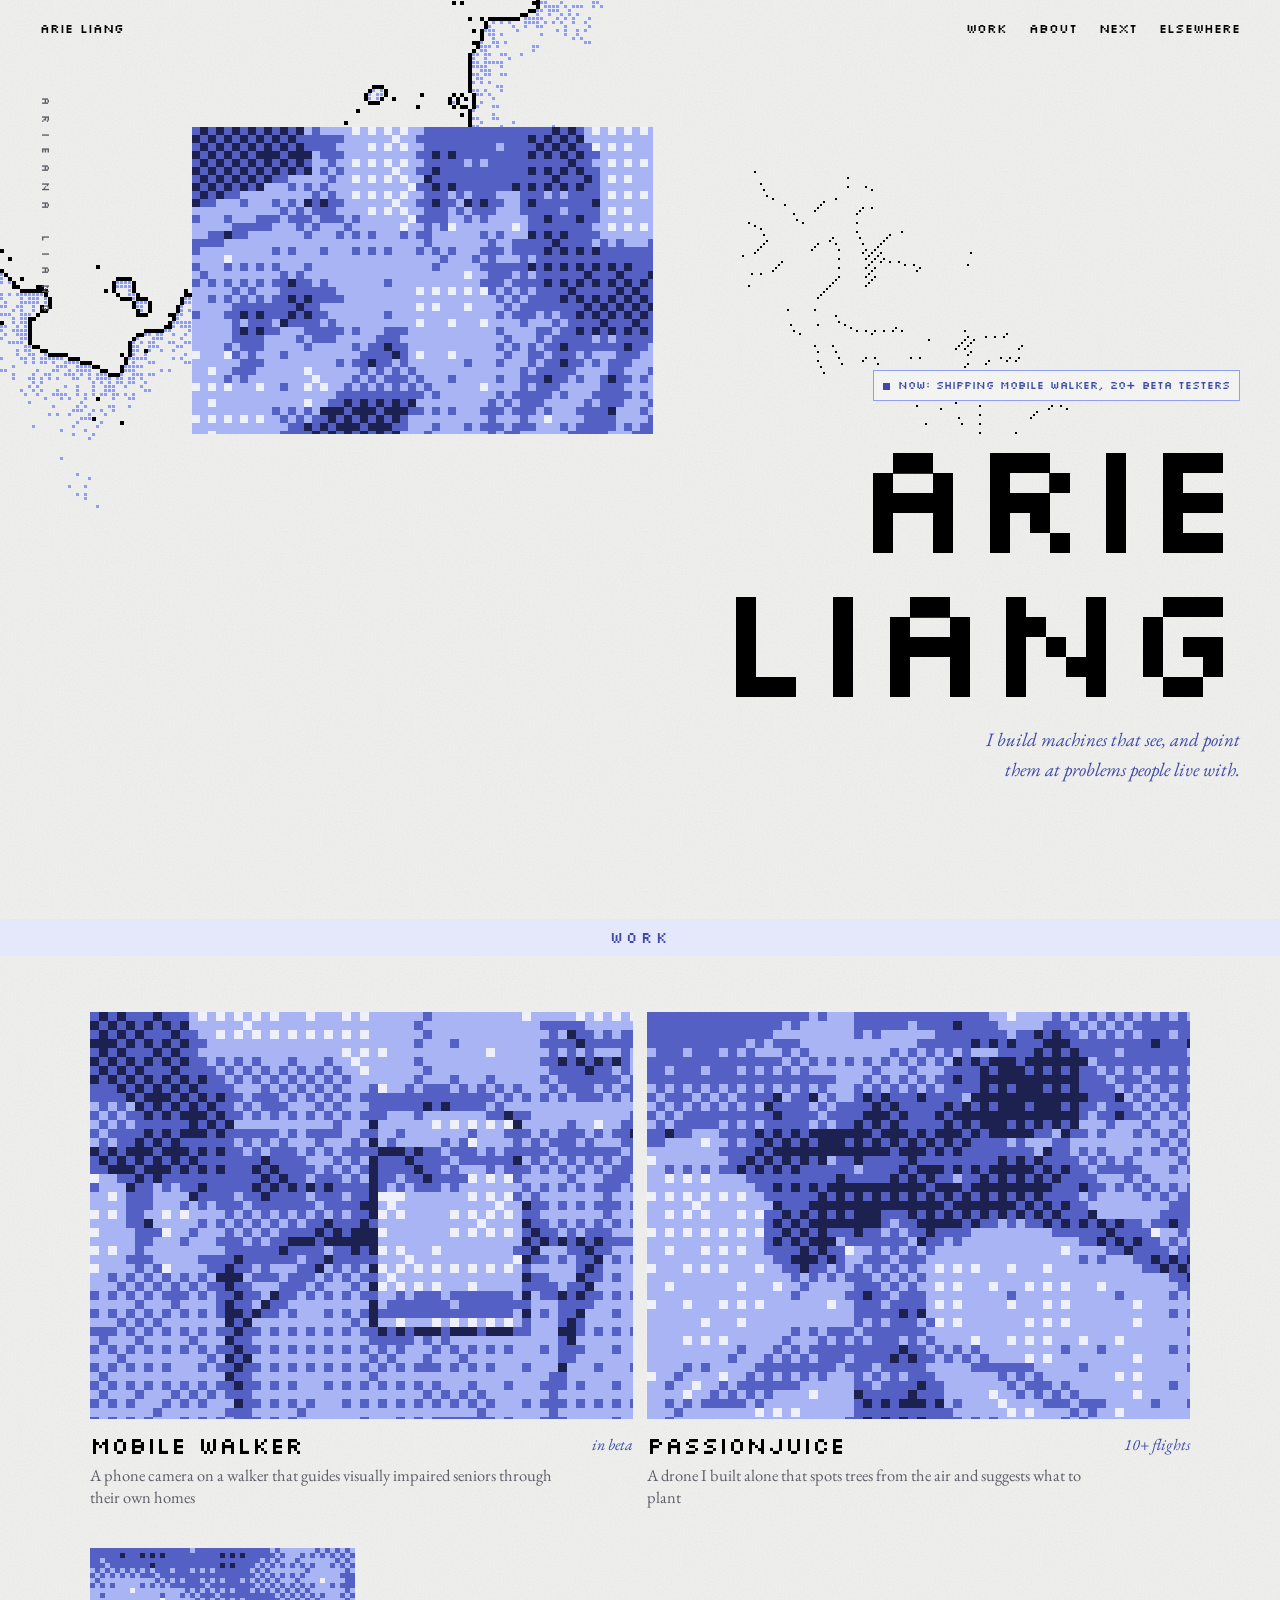
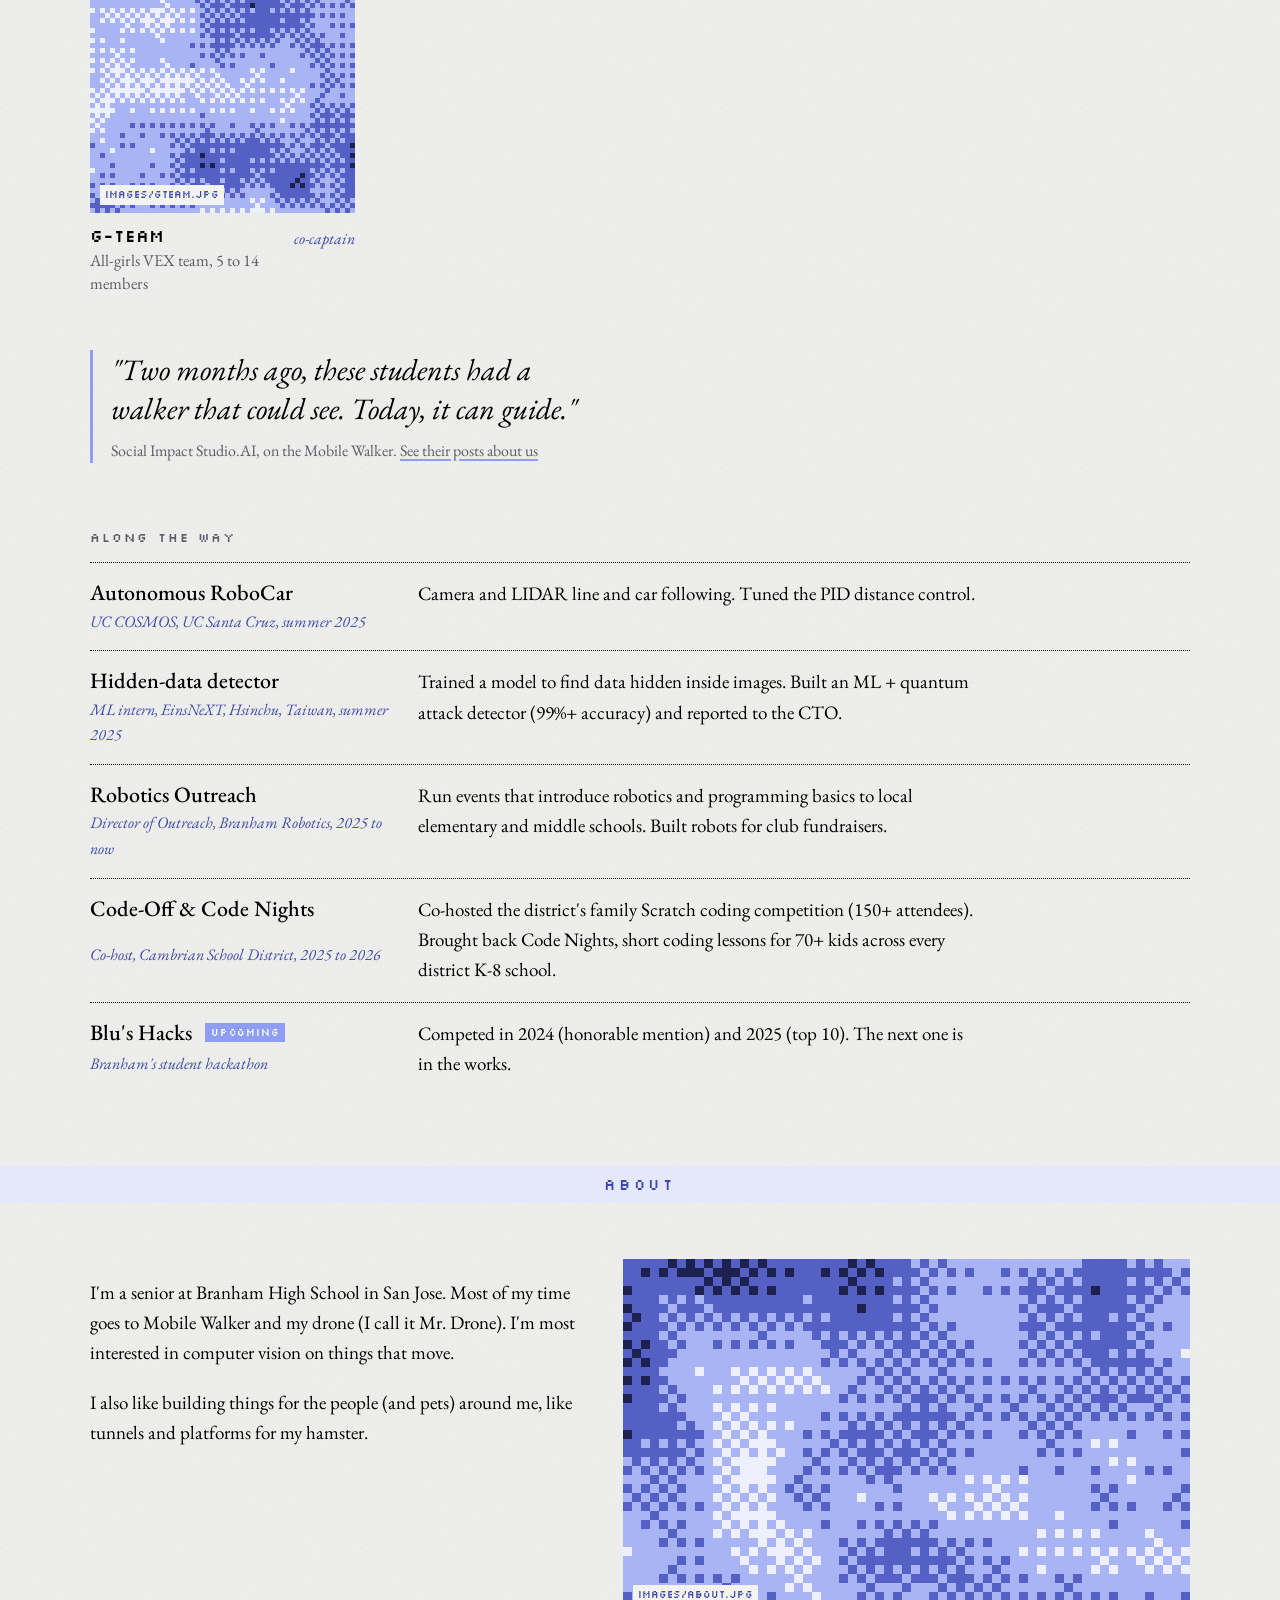
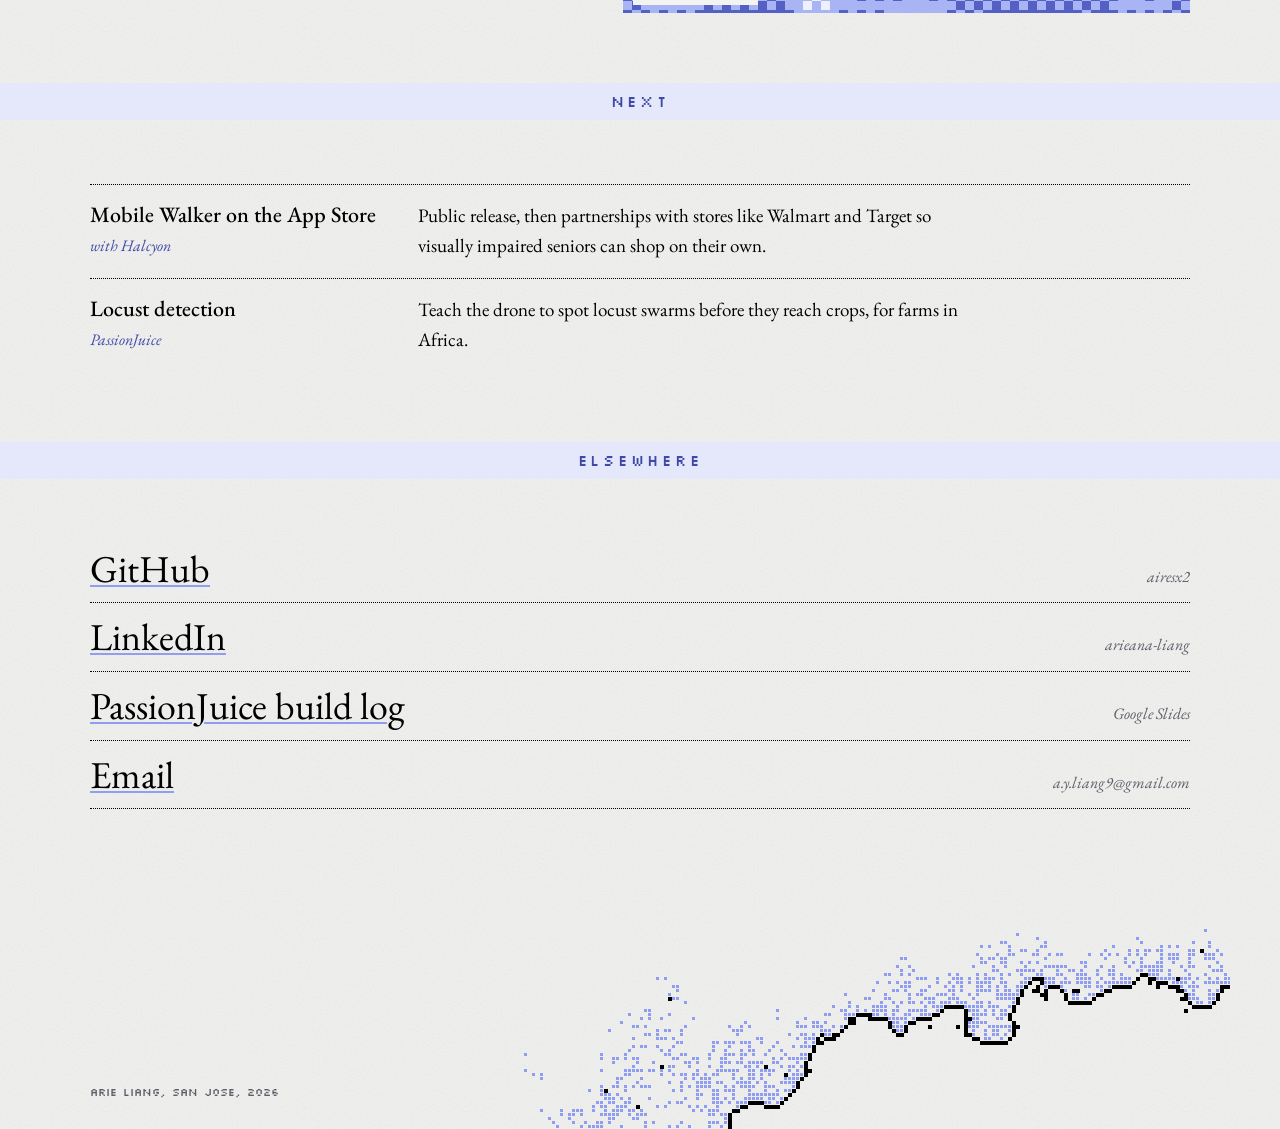
==== index.html @ b0b0c2cd "Move Outreach and Code-Off to along the way, add Blu's Hacks as upcoming" ====
<!doctype html>
<html lang="en">
<head>
<meta charset="utf-8">
<meta name="viewport" content="width=device-width, initial-scale=1">
<title>Arie Liang</title>
<meta name="description" content="Arie Liang: hardware, robotics and computer vision projects.">
<link rel="stylesheet" href="style.css">
</head>
<body>

<!--
  HOW TO EDIT
  - Every gray dashed box marked "write" is a spot for YOUR text. Delete the
    <p class="todo">...</p> and replace it with your own <p>...</p> paragraphs.
  - Photos go in the images/ folder with the exact file names used below
    (or change the src="" to match your files). Missing photos show as a
    dotted placeholder with the file name, so you can see what is left.
  - data-label on a figure is the little "detection box" tag that appears
    when someone hovers the photo. Keep it short, lowercase, with a score.
-->

<header class="top">
  <a class="mark" href="#">arie liang</a>
  <nav>
    <a href="#work">work</a>
    <a href="#about">about</a>
    <a href="#next">next</a>
    <a href="#elsewhere">elsewhere</a>
  </nav>
</header>

<main>

<section class="hero" aria-label="Intro">
  <canvas class="cloud" data-seed="7" data-anchor="tl" aria-hidden="true"></canvas>
  <canvas class="loops" data-seed="3" aria-hidden="true"></canvas>
  <p class="vertical" aria-hidden="true">Arieana Liang</p>

  <figure class="px hero-photo" data-label="arie 0.99">
    <img src="images/hero.jpg" alt="Arie with the drone">
  </figure>

  <div class="hero-type">
    <a class="now" href="walker.html"><i aria-hidden="true"></i>now: shipping Mobile Walker, 20+ beta testers</a>
    <h1>Arie<br>Liang</h1>
    <p class="sub">I build machines that see, and point them at problems people live with.</p>
  </div>
</section>

<!-- ============ WORK ============ -->
<div class="band" id="work"><span>work</span></div>

<section class="catalog wrap" aria-label="Projects">
  <a class="item big" href="walker.html">
    <figure class="px" data-label="walker 0.97"><img src="images/walker-thumb.jpg" alt="The V2 app mounted on a walker, guiding through a kitchen"></figure>
    <div class="item-text"><h3>Mobile Walker</h3><p>A phone camera on a walker that guides visually impaired seniors through their own homes</p></div>
    <span class="tag">in beta</span>
  </a>
  <a class="item big" href="passionjuice.html">
    <figure class="px" data-label="mr_drone 0.98"><img src="images/drone-thumb.jpg" alt="The finished quadcopter with GPS, radio and Raspberry Pi mounted"></figure>
    <div class="item-text"><h3>PassionJuice</h3><p>A drone I built alone that spots trees from the air and suggests what to plant</p></div>
    <span class="tag">10+ flights</span>
  </a>
  <a class="item" href="gteam.html">
    <figure class="px" data-label="g_team 0.92"><img src="images/gteam.jpg" alt=""></figure>
    <div class="item-text"><h3>G-Team</h3><p>All-girls VEX team, 5 to 14 members</p></div>
    <span class="tag">co-captain</span>
  </a>
</section>

<section class="wrap">
<figure class="press">
    <blockquote>"Two months ago, these students had a walker that could see. Today, it can guide."</blockquote>
    <figcaption>Social Impact Studio.AI, on the Mobile Walker. <a href="https://www.linkedin.com/company/social-impact-studio-ai/posts/">See their posts about us</a></figcaption>
  </figure>
</section>

<section class="ledger wrap" aria-label="Along the way">
  <h3 class="ledger-h">along the way</h3>
  <div class="entry">
    <p class="e-title">Autonomous RoboCar</p>
    <p class="e-meta">UC COSMOS, UC Santa Cruz, summer 2025</p>
    <p class="e-desc">Camera and LIDAR line and car following. Tuned the PID distance control.</p>
  </div>
  <div class="entry">
    <p class="e-title">Hidden-data detector</p>
    <p class="e-meta">ML intern, EinsNeXT, Hsinchu, Taiwan, summer 2025</p>
    <p class="e-desc">Trained a model to find data hidden inside images. Built an ML + quantum attack detector (99%+ accuracy) and reported to the CTO.</p>
  </div>
  <div class="entry">
    <p class="e-title">Robotics Outreach</p>
    <p class="e-meta">Director of Outreach, Branham Robotics, 2025 to now</p>
    <p class="e-desc">Run events that introduce robotics and programming basics to local elementary and middle schools. Built robots for club fundraisers.</p>
  </div>
  <div class="entry">
    <p class="e-title">Code-Off &amp; Code Nights</p>
    <p class="e-meta">Co-host, Cambrian School District, 2025 to 2026</p>
    <p class="e-desc">Co-hosted the district's family Scratch coding competition (150+ attendees). Brought back Code Nights, short coding lessons for 70+ kids across every district K-8 school.</p>
  </div>
  <div class="entry">
    <p class="e-title">Blu's Hacks <span class="e-soon">upcoming</span></p>
    <p class="e-meta">Branham's student hackathon</p>
    <p class="e-desc">Competed in 2024 (honorable mention) and 2025 (top 10). The next one is in the works.</p>
  </div>
</section>

<!-- ============ ABOUT ============ -->
<div class="band" id="about"><span>about</span></div>

<section class="about wrap">
  <div class="about-text">
    <p>I'm a senior at Branham High School in San Jose. Most of my time goes to Mobile Walker and my drone (I call it Mr. Drone). I'm most interested in computer vision on things that move.</p>
    <p>I also like building things for the people (and pets) around me, like tunnels and platforms for my hamster.</p>
  </div>
  <figure class="px about-photo" data-label="workbench 0.91">
    <img src="images/about.jpg" alt="My workbench">
  </figure>
</section>

<!-- ============ NEXT ============ -->
<div class="band" id="next"><span>next</span></div>

<section class="ledger wrap" aria-label="What's next">
  <div class="entry">
    <p class="e-title">Mobile Walker on the App Store</p>
    <p class="e-meta">with Halcyon</p>
    <p class="e-desc">Public release, then partnerships with stores like Walmart and Target so visually impaired seniors can shop on their own.</p>
  </div>
  <div class="entry">
    <p class="e-title">Locust detection</p>
    <p class="e-meta">PassionJuice</p>
    <p class="e-desc">Teach the drone to spot locust swarms before they reach crops, for farms in Africa.</p>
  </div>
</section>

<!-- ============ LINKS ============ -->
<div class="band" id="elsewhere"><span>elsewhere</span></div>

<section class="links wrap">
  <ul>
    <li><a href="https://github.com/airesx2">GitHub</a><span>airesx2</span></li>
    <li><a href="https://www.linkedin.com/in/arieana-liang-393722358/">LinkedIn</a><span>arieana-liang</span></li>
    <li><a href="https://docs.google.com/presentation/d/1nEofchMasy27EcYtwU0i3Pb7w4pghgpwYOgNFogjeMs/edit">PassionJuice build log</a><span>Google Slides</span></li>
    <li><a href="mailto:a.y.liang9@gmail.com">Email</a><span>a.y.liang9@gmail.com</span></li>
  </ul>
</section>

</main>

<footer class="wrap foot">
  <canvas class="cloud small" data-seed="11" data-anchor="br" aria-hidden="true"></canvas>
  <p>Arie Liang, San Jose, 2026</p>
</footer>

<script src="main.js"></script>
</body>
</html>
---- style.css ----
@font-face { font-family: "Silkscreen"; src: url(silkscreen-latin-400-normal.woff2) format("woff2"); font-weight: 400; font-display: swap; }
@font-face { font-family: "EB Garamond"; src: url(eb-garamond-latin-400-normal.woff2) format("woff2"); font-weight: 400; font-display: swap; }
@font-face { font-family: "EB Garamond"; src: url(eb-garamond-latin-400-italic.woff2) format("woff2"); font-weight: 400; font-style: italic; font-display: swap; }
@font-face { font-family: "EB Garamond"; src: url(eb-garamond-latin-500-normal.woff2) format("woff2"); font-weight: 500; font-display: swap; }

:root {
  --paper: #f3f3f1;
  --ink: #000;
  --peri: #8f9ef2;      /* decoration only */
  --peri-pale: #e5e8fa;
  --peri-deep: #3f4aa8; /* text-safe accent */
  --grey: #5d5e68;
  --gut: 16px;
  --pixel: "Silkscreen", monospace;
  --serif: "EB Garamond", Georgia, serif;
}
@media (min-width: 760px) { :root { --gut: 40px; } }

* { box-sizing: border-box; }
html { scroll-behavior: smooth; }
@media (prefers-reduced-motion: reduce) { html { scroll-behavior: auto; } }

body {
  margin: 0;
  background-color: var(--paper);
  /* faint paper grain */
  background-image: url("data:image/svg+xml,%3Csvg xmlns='http://www.w3.org/2000/svg' width='180' height='180'%3E%3Cfilter id='n'%3E%3CfeTurbulence type='fractalNoise' baseFrequency='.9' numOctaves='2' stitchTiles='stitch'/%3E%3CfeColorMatrix values='0 0 0 0 0 0 0 0 0 0 0 0 0 0 0 0 0 0 .05 0'/%3E%3C/filter%3E%3Crect width='100%25' height='100%25' filter='url(%23n)'/%3E%3C/svg%3E");
  color: var(--ink);
  font-family: var(--serif);
  font-size: 19px;
  line-height: 1.6;
  overflow-x: hidden;
}

a { color: inherit; text-decoration-color: var(--peri); text-decoration-thickness: 2px; text-underline-offset: 3px; }
a:hover { color: var(--peri-deep); }
:focus-visible { outline: 2px solid var(--peri-deep); outline-offset: 3px; }

.wrap { max-width: 1180px; margin: 0 auto; padding: 0 var(--gut); }

/* ---------- top bar ---------- */
.top {
  position: relative; z-index: 5;
  display: flex; justify-content: space-between; align-items: baseline;
  padding: 18px var(--gut);
  font-family: var(--pixel); font-size: 13px;
}
.top .mark { text-decoration: none; }
.top nav { display: flex; gap: 22px; }
.top nav a { text-decoration: none; }
.top nav a:hover { text-decoration: underline; text-decoration-color: var(--peri); }

/* ---------- hero ---------- */
.hero {
  position: relative;
  min-height: min(88vh, 820px);
  padding: 0 var(--gut);
  display: grid;
  align-items: end;
}
.cloud, .loops { position: absolute; pointer-events: none; image-rendering: pixelated; }
.hero .cloud { left: 0; top: -60px; width: 62%; height: 78%; }
.hero .loops { right: 0; top: 0; width: 42%; height: 48%; }

.vertical {
  position: absolute; left: calc(var(--gut) - 4px); top: 40px; margin: 0;
  writing-mode: vertical-rl;
  font-family: var(--pixel); font-size: 11px; letter-spacing: .9em;
  color: var(--grey);
}

.hero-photo {
  position: absolute !important;
  left: 15%; top: 70px;
  width: clamp(240px, 36vw, 470px);
  aspect-ratio: 3 / 2;
  z-index: 2;
}

.hero-type { position: relative; z-index: 3; justify-self: end; text-align: right; padding-bottom: 7vh; }
h1 {
  font-family: var(--pixel); font-weight: 400;
  font-size: clamp(64px, 12.5vw, 172px);
  line-height: .9; letter-spacing: -.02em;
  margin: 0;
}
.sub { max-width: 34ch; margin: 18px 0 0 auto; color: var(--peri-deep); font-size: 17px; font-variant: small-caps; letter-spacing: .04em; }

@media (max-width: 759px) {
  .hero { min-height: 640px; }
  .hero .cloud { width: 100%; height: 60%; }
  .hero .loops { display: none; }
  .hero-photo { left: 8%; top: 50px; width: 84%; }
  .vertical { display: none; }
}

/* ---------- section bands ---------- */
.band {
  background: var(--peri-pale);
  text-align: center;
  padding: 7px 0 6px;
  margin: 70px 0 56px;
  font-family: var(--pixel); font-size: 15px; letter-spacing: .25em;
  color: var(--peri-deep);
  scroll-margin-top: 10px;
}

/* ---------- about ---------- */
.about { display: grid; gap: 40px; align-items: start; }
.about-text { max-width: 60ch; }
.about-photo { aspect-ratio: 16 / 10; }
@media (min-width: 900px) {
  .about { grid-template-columns: 1fr 1.15fr; }
  .about-photo { margin-top: -10px; }
}

/* ---------- pixel figures ---------- */
.px { position: relative; margin: 0; background: var(--peri-pale); overflow: visible; }
.px img { display: block; width: 100%; height: 100%; object-fit: cover; }
.px canvas.dither {
  position: absolute; inset: 0; width: 100%; height: 100%;
  image-rendering: pixelated; cursor: crosshair;
}
.px .box {
  position: absolute; inset: 9% 10%;
  border: 1.5px solid var(--peri);
  opacity: 0; pointer-events: none;
}
.px .box span {
  position: absolute; left: -1.5px; top: -19px;
  background: var(--peri); color: #fff;
  font-family: var(--pixel); font-size: 10px; line-height: 1; padding: 4px 5px 3px;
  white-space: nowrap;
}
.px.clear .box { opacity: 1; }
.px.missing { display: grid; place-items: center; }
.px.missing img { display: none; }
.px.missing::after {
  content: attr(data-file);
  position: absolute; bottom: 8px; left: 10px;
  font-family: var(--pixel); font-size: 10px; color: var(--peri-deep);
  background: var(--paper); padding: 2px 5px;
}

.px.locked { cursor: pointer; }
.px.locked canvas.dither { cursor: pointer; }
.px.locked::after {
  content: "locked \00b7  click to view";
  position: absolute; bottom: 8px; left: 10px;
  font-family: var(--pixel); font-size: 10px; color: var(--peri-deep);
  background: var(--paper); padding: 2px 5px; pointer-events: none;
}

/* ---------- projects ---------- */
.project { margin-bottom: 120px; }
.p-head { display: flex; flex-wrap: wrap; align-items: baseline; justify-content: space-between; gap: 6px 24px; border-bottom: 1px dotted var(--ink); padding-bottom: 10px; }
h2 { font-family: var(--pixel); font-weight: 400; font-size: clamp(34px, 5.5vw, 60px); line-height: 1; margin: 0; letter-spacing: -.01em; }
.when { margin: 0; color: var(--grey); font-style: italic; }

.meta { display: grid; gap: 14px 36px; margin: 22px 0 36px; font-size: 16.5px; line-height: 1.45; }
.meta div { min-width: 0; }
.meta dt { color: var(--peri-deep); font-style: italic; }
.meta dd { margin: 0; }
@media (min-width: 760px) { .meta { grid-template-columns: repeat(4, 1fr); } }

.gallery { display: grid; gap: 14px; margin-bottom: 44px; }
.gallery .px { aspect-ratio: 4 / 3; }
@media (min-width: 760px) {
  .gallery { grid-template-columns: 1.7fr 1fr; grid-template-rows: 1fr 1fr; }
  .gallery .big { grid-row: span 2; aspect-ratio: auto; min-height: 460px; }
  .gallery .px:not(.big) { aspect-ratio: auto; }
  .flip .gallery { grid-template-columns: 1fr 1.7fr; }
  .flip .gallery .big { grid-column: 2; grid-row: 1 / span 2; }
}

.notes { display: grid; gap: 28px 56px; }
@media (min-width: 900px) { .notes { grid-template-columns: 1fr 1fr; } }
.notes h3 { font-weight: 400; font-style: italic; font-size: 22px; margin: 0 0 6px; }
.notes p { margin: 0 0 12px; max-width: 62ch; }

/* ---------- also ---------- */
.also { margin-bottom: 40px; }
.also-h { margin-bottom: 28px; }
.row { display: grid; gap: 14px 28px; padding: 26px 0; border-top: 1px dotted var(--ink); }
.row .px { aspect-ratio: 3 / 2; }
.row h3 { font-weight: 500; font-size: 24px; margin: 0; line-height: 1.2; }
.row-meta { margin: 4px 0 10px; color: var(--grey); font-style: italic; }
.row p { max-width: 62ch; }
@media (min-width: 760px) { .row { grid-template-columns: 260px 1fr; } }

/* ---------- links ---------- */
.links ul { list-style: none; margin: 0; padding: 0; }
.links li { display: flex; justify-content: space-between; align-items: baseline; gap: 16px; padding: 12px 0; border-bottom: 1px dotted var(--ink); }
.links li a { font-size: clamp(26px, 4vw, 38px); line-height: 1.15; }
.links li span { color: var(--grey); font-style: italic; font-size: 16px; }

/* ---------- footer ---------- */
.foot { position: relative; min-height: 260px; display: flex; align-items: flex-end; padding-bottom: 28px; margin-top: 60px; }
.foot p { margin: 0; font-family: var(--pixel); font-size: 11px; color: var(--grey); position: relative; }
.foot .cloud { right: 0; bottom: 0; width: 70%; height: 100%; }

/* ---------- writing placeholders: delete these as you fill them in ---------- */
.todo {
  border: 1.5px dashed #b9b9c2; color: #8a8a94;
  padding: 10px 14px; font-style: italic; font-size: 16px;
}

/* ---------- catalog (home) ---------- */
.catalog { display: grid; gap: 40px 14px; grid-template-columns: 1fr 1fr; }
.catalog .big { grid-column: 1 / -1; }
@media (min-width: 980px) {
  .catalog { grid-template-columns: repeat(4, 1fr); }
  .catalog .big { grid-column: span 2; }
}
.item { position: relative; text-decoration: none; color: inherit; }
.item .px { aspect-ratio: 1 / 1; }
.item.big .px { aspect-ratio: 4 / 3; }
.item-text { display: flex; flex-direction: column; padding-top: 12px; padding-right: 96px; }
.item h3 { font-family: var(--pixel); font-weight: 400; font-size: 17px; line-height: 1.2; margin: 0; }
.item.big h3 { font-size: 24px; }
.item p { margin: 4px 0 0; color: var(--grey); font-size: 16.5px; line-height: 1.35; }
.item { display: grid; grid-template-columns: 1fr auto; column-gap: 12px; align-content: start; }
@media (max-width: 639px) { .item:not(.big) { grid-template-columns: 1fr; } .item:not(.big) .tag { padding-top: 2px; } .item h3 { font-size: 14px; } }
.item .px { grid-column: 1 / -1; }
.item-text { padding-right: 0; }
.item .tag { padding-top: 13px; font-style: italic; color: var(--peri-deep); font-size: 16px; white-space: nowrap; }
.item:hover { color: var(--ink); }
.item:hover h3 { text-decoration: underline; text-decoration-color: var(--peri); text-decoration-thickness: 2px; text-underline-offset: 4px; }
.item:focus-visible { outline-offset: 6px; }

/* ---------- project pages ---------- */
.page .top { margin-bottom: 0; }
.page-cloud { left: 0; top: 0; width: 50vw; height: 190px; z-index: -1; }
.page main { padding-top: 150px; }
.p-title { font-size: clamp(44px, 8vw, 104px); }
.page .project { margin-bottom: 70px; }
.next { margin-bottom: 20px; font-family: var(--pixel); font-size: 14px; text-align: right; }

/* ---------- now badge ---------- */
.now {
  display: inline-flex; align-items: center; gap: 8px; margin-bottom: 18px;
  font-family: var(--pixel); font-size: 11px; color: var(--peri-deep);
  border: 1.5px solid var(--peri); padding: 6px 9px 5px; text-decoration: none; background: var(--paper);
}
.now i { width: 7px; height: 7px; background: var(--peri-deep); animation: blink 1.4s steps(1) infinite; }
@keyframes blink { 50% { opacity: 0; } }
@media (prefers-reduced-motion: reduce) { .now i { animation: none; } }
.hero .sub { font-variant: normal; font-style: italic; font-size: 19px; letter-spacing: 0; max-width: 30ch; }

/* ---------- ledger (text rows) ---------- */
.ledger { margin-top: 64px; }
.ledger-h { font-family: var(--pixel); font-weight: 400; font-size: 13px; letter-spacing: .15em; color: var(--grey); margin: 0 0 14px; grid-column: 1 / -1; }
.entry { display: grid; gap: 2px 28px; padding: 16px 0; border-top: 1px dotted var(--ink); }
.entry p { margin: 0; }
.e-title { font-weight: 500; font-size: 22px; line-height: 1.25; }
.e-meta { color: var(--peri-deep); font-style: italic; font-size: 16px; }
.e-desc { color: var(--ink); max-width: 62ch; }
@media (min-width: 760px) {
  .entry { grid-template-columns: 300px 1fr; }
  .e-meta { grid-column: 1; grid-row: 2; }
  .e-desc { grid-column: 2; grid-row: 1 / span 2; }
}
.people { margin-top: 64px; }

/* ---------- press quote ---------- */
.press { margin: 56px 0 8px; padding-left: 18px; border-left: 3px solid var(--peri); }
.press blockquote { margin: 0; font-size: clamp(22px, 2.6vw, 30px); line-height: 1.3; font-style: italic; max-width: 34ch; }
.press figcaption { margin-top: 10px; font-size: 16px; color: var(--grey); }
.project .press { margin: 0 0 44px; }

/* ---------- extra photo pair ---------- */
.pair { display: grid; gap: 14px; margin: -30px 0 44px; }
.pair .px { aspect-ratio: 4 / 3; }
@media (min-width: 760px) { .pair { grid-template-columns: 1fr 1fr; } }

/* ---------- project galleries: real photo shapes, no cropping ---------- */
.project .gallery { display: block; columns: var(--cols, 2); column-gap: 14px; margin-bottom: 44px; }
.project .gallery .px { break-inside: avoid; margin: 0 0 14px; width: 100%; aspect-ratio: 4 / 3; min-height: 0 !important; }
.project .gallery .px img { object-fit: contain; background: var(--paper); }
.project .gallery .px .box { opacity: 0; transition: opacity .15s; }
.project .gallery .px:hover .box { opacity: 1; }
@media (max-width: 640px) { .project .gallery { columns: 1; } }

/* walker page: talk photo on top, V1 / V2 split below with level bottoms */
.proto-label { font-size: 16px; line-height: 1.35; margin: 18px 0 8px; break-inside: avoid; }
.proto-label .v { display: inline-block; font-family: var(--pixel); font-size: 11px; background: var(--peri); color: #fff; padding: 4px 6px 3px; margin-right: 6px; vertical-align: 2px; }
.proto-label em { display: block; color: var(--peri-deep); font-size: 15px; }
.project .walker-gallery > [data-slot=demo] { aspect-ratio: 1600 / 606 !important; }
@media (min-width: 641px) {
  .project .walker-gallery { display: grid; columns: auto; gap: 14px; grid-template-columns: 0.75fr 0.85fr 0.66fr; grid-template-rows: auto auto auto auto; }
  .project .walker-gallery > .px { margin: 0; min-width: 0; }
  .project .walker-gallery > .px img { object-fit: cover; }
  .project .walker-gallery > [data-slot=demo] { grid-area: 1 / 1 / 2 / 4; margin-bottom: 22px; }
  .project .walker-gallery > .l1 { grid-area: 2 / 1 / 3 / 2; margin: 0; align-self: end; }
  .project .walker-gallery > .l2 { grid-area: 2 / 2 / 3 / 4; margin: 0 0 0 18px; align-self: end; padding-left: 12px; border-left: 2px solid var(--peri); }
  .project .walker-gallery > [data-slot=v1] { grid-area: 3 / 1 / 5 / 2; aspect-ratio: auto !important; }
  .project .walker-gallery > [data-slot=map] { grid-area: 3 / 2 / 5 / 3; aspect-ratio: auto !important; margin-left: 18px; }
  .project .walker-gallery > [data-slot=voice] { grid-area: 3 / 3 / 4 / 4; }
  .project .walker-gallery > [data-slot=person] { grid-area: 4 / 3 / 5 / 4; }
}

/* passionjuice page: three even rows, Build / Fly / See */
.stage-label { font-size: 16px; line-height: 1.35; margin: 18px 0 8px; break-inside: avoid; }
.stage-label .v { display: inline-block; font-family: var(--pixel); font-size: 11px; background: var(--peri); color: #fff; padding: 4px 6px 3px; margin-right: 6px; vertical-align: 2px; }
.stage-label em { color: var(--peri-deep); font-size: 15px; margin-left: 4px; }
.project .pj-gallery { display: grid; columns: auto; gap: 14px; grid-template-columns: repeat(2, minmax(0, 1fr)); grid-template-rows: none; grid-auto-rows: auto; }
.project .pj-gallery > .stage-label { grid-column: 1 / -1; margin: 22px 0 0; }
.project .pj-gallery > .stage-label:first-child { margin-top: 0; }
.project .pj-gallery > .px { margin: 0; min-width: 0; aspect-ratio: 3 / 4 !important; }
.project .pj-gallery > .px.wide { grid-column: 1 / -1; aspect-ratio: 3 / 2 !important; }
.project .pj-gallery > .px img { object-fit: cover; }
.project .pj-gallery img[src*="drone-3"] { object-position: center top; }
@media (min-width: 641px) {
  .project .pj-gallery { grid-template-columns: repeat(4, minmax(0, 1fr)); grid-template-rows: none; }
  .project .pj-gallery > .px.wide { grid-column: span 2; aspect-ratio: auto !important; }
  .project .pj-gallery > .px.wide img { position: absolute; inset: 0; }
}
.e-soon { display: inline-block; font-family: var(--pixel); font-size: 10px; font-weight: 400; letter-spacing: .08em; background: var(--peri); color: #fff; padding: 4px 6px 3px; margin-left: 8px; vertical-align: 4px; }
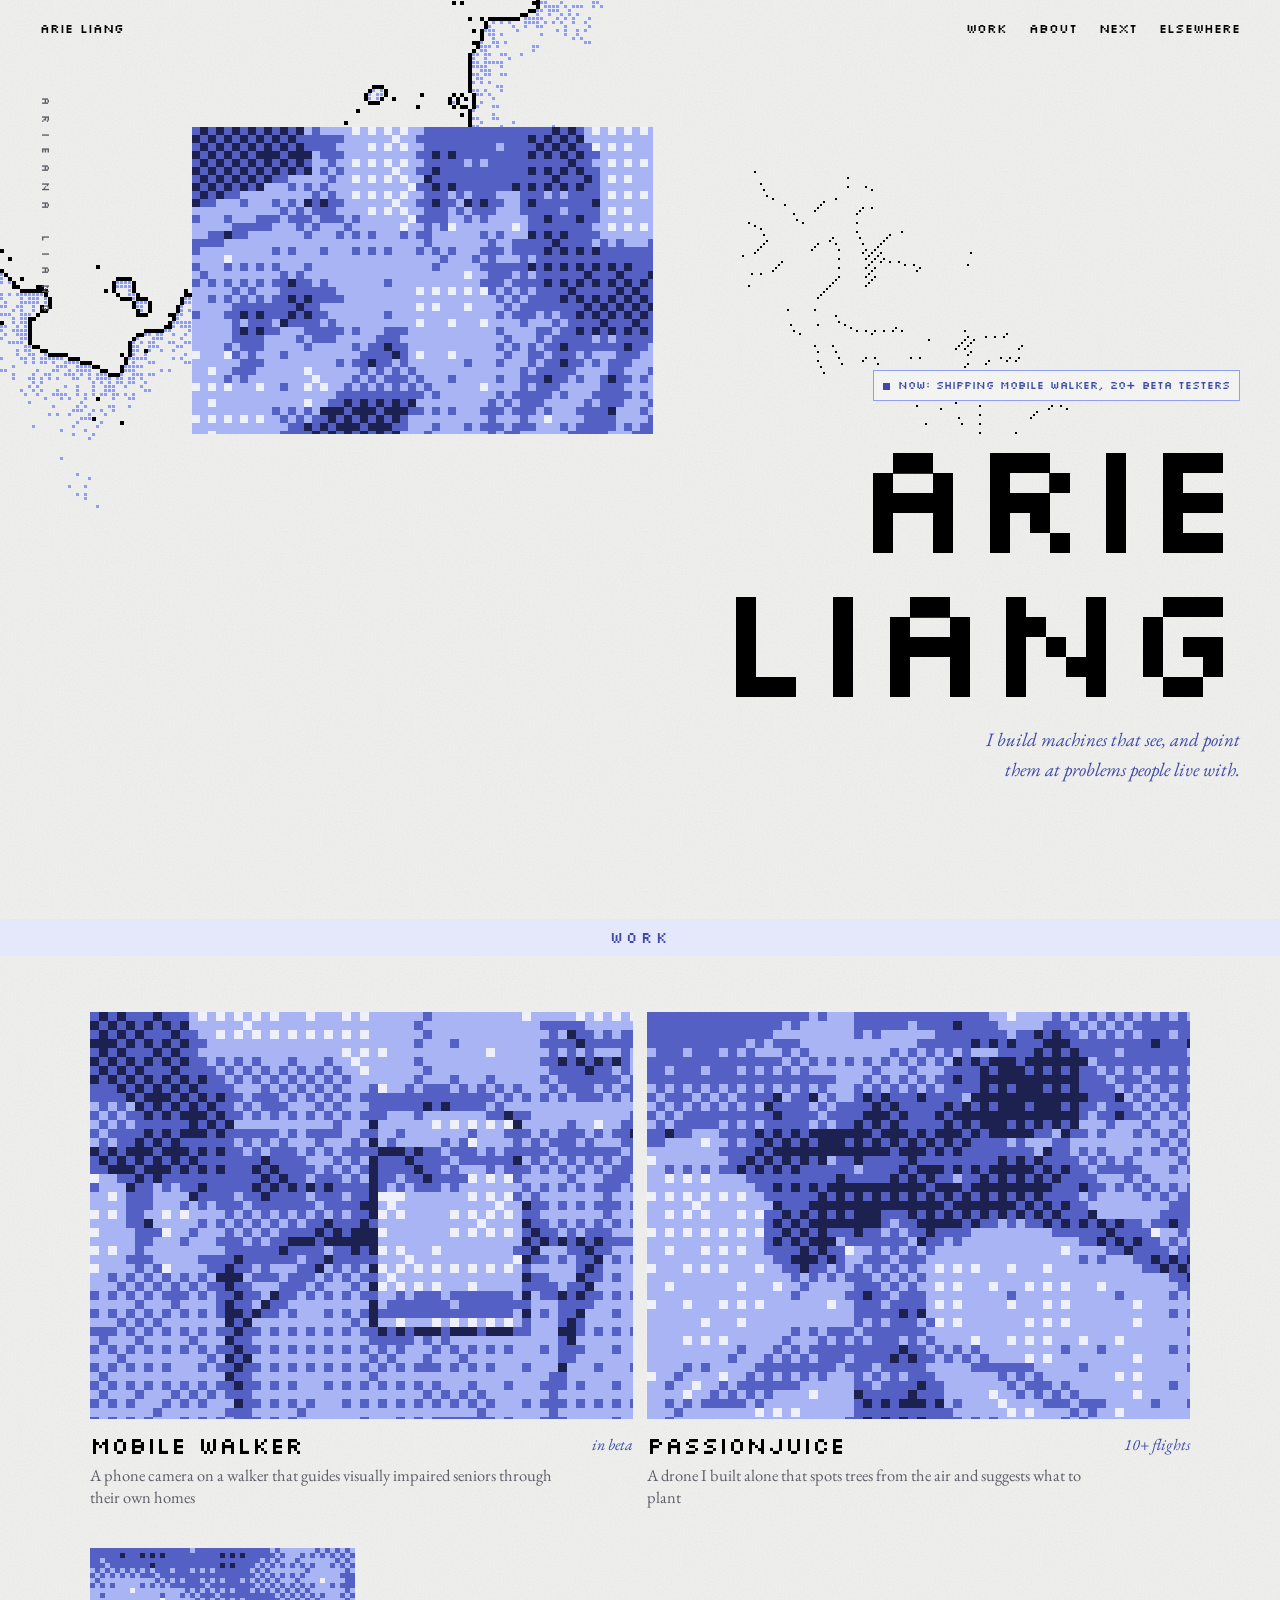
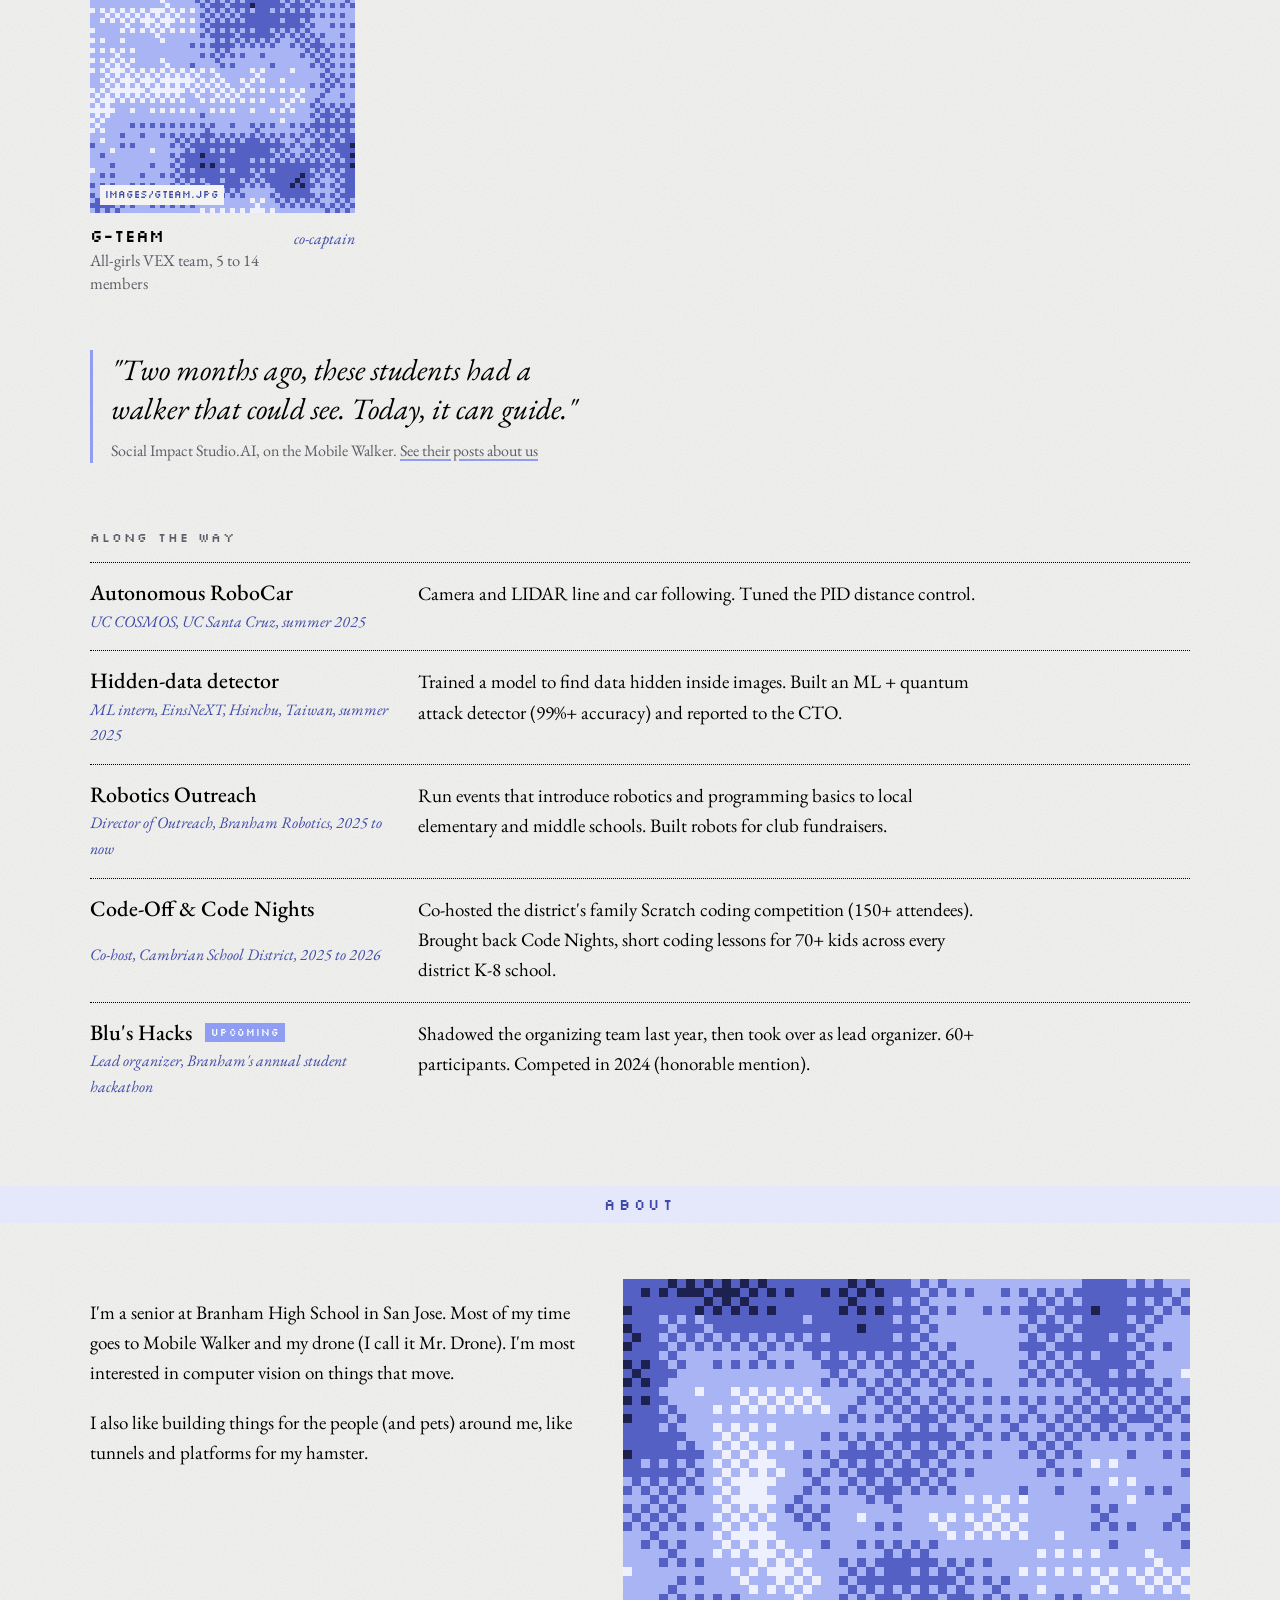
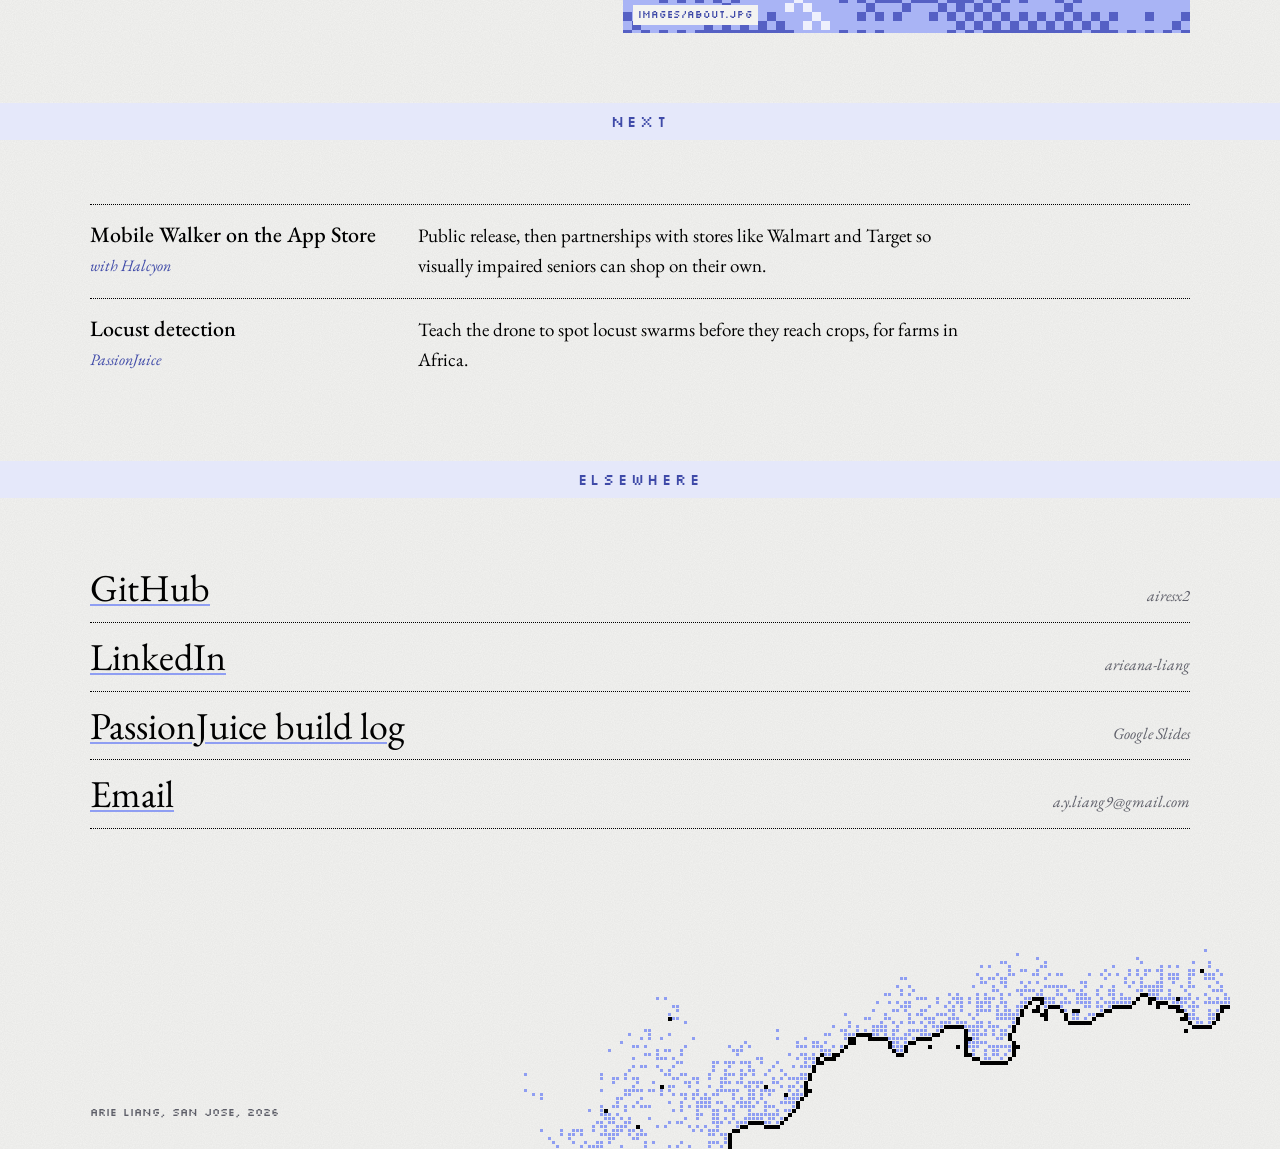
==== commit 3abeeb8f: "Blu's Hacks: lead organizer, 60+ participants" ====
--- a/index.html
+++ b/index.html
@@ -100,8 +100,8 @@
   </div>
   <div class="entry">
     <p class="e-title">Blu's Hacks <span class="e-soon">upcoming</span></p>
-    <p class="e-meta">Branham's student hackathon</p>
-    <p class="e-desc">Competed in 2024 (honorable mention) and 2025 (top 10). The next one is in the works.</p>
+    <p class="e-meta">Lead organizer, Branham's annual student hackathon</p>
+    <p class="e-desc">Shadowed the organizing team last year, then took over as lead organizer. 60+ participants. Competed in 2024 (honorable mention).</p>
   </div>
 </section>
 
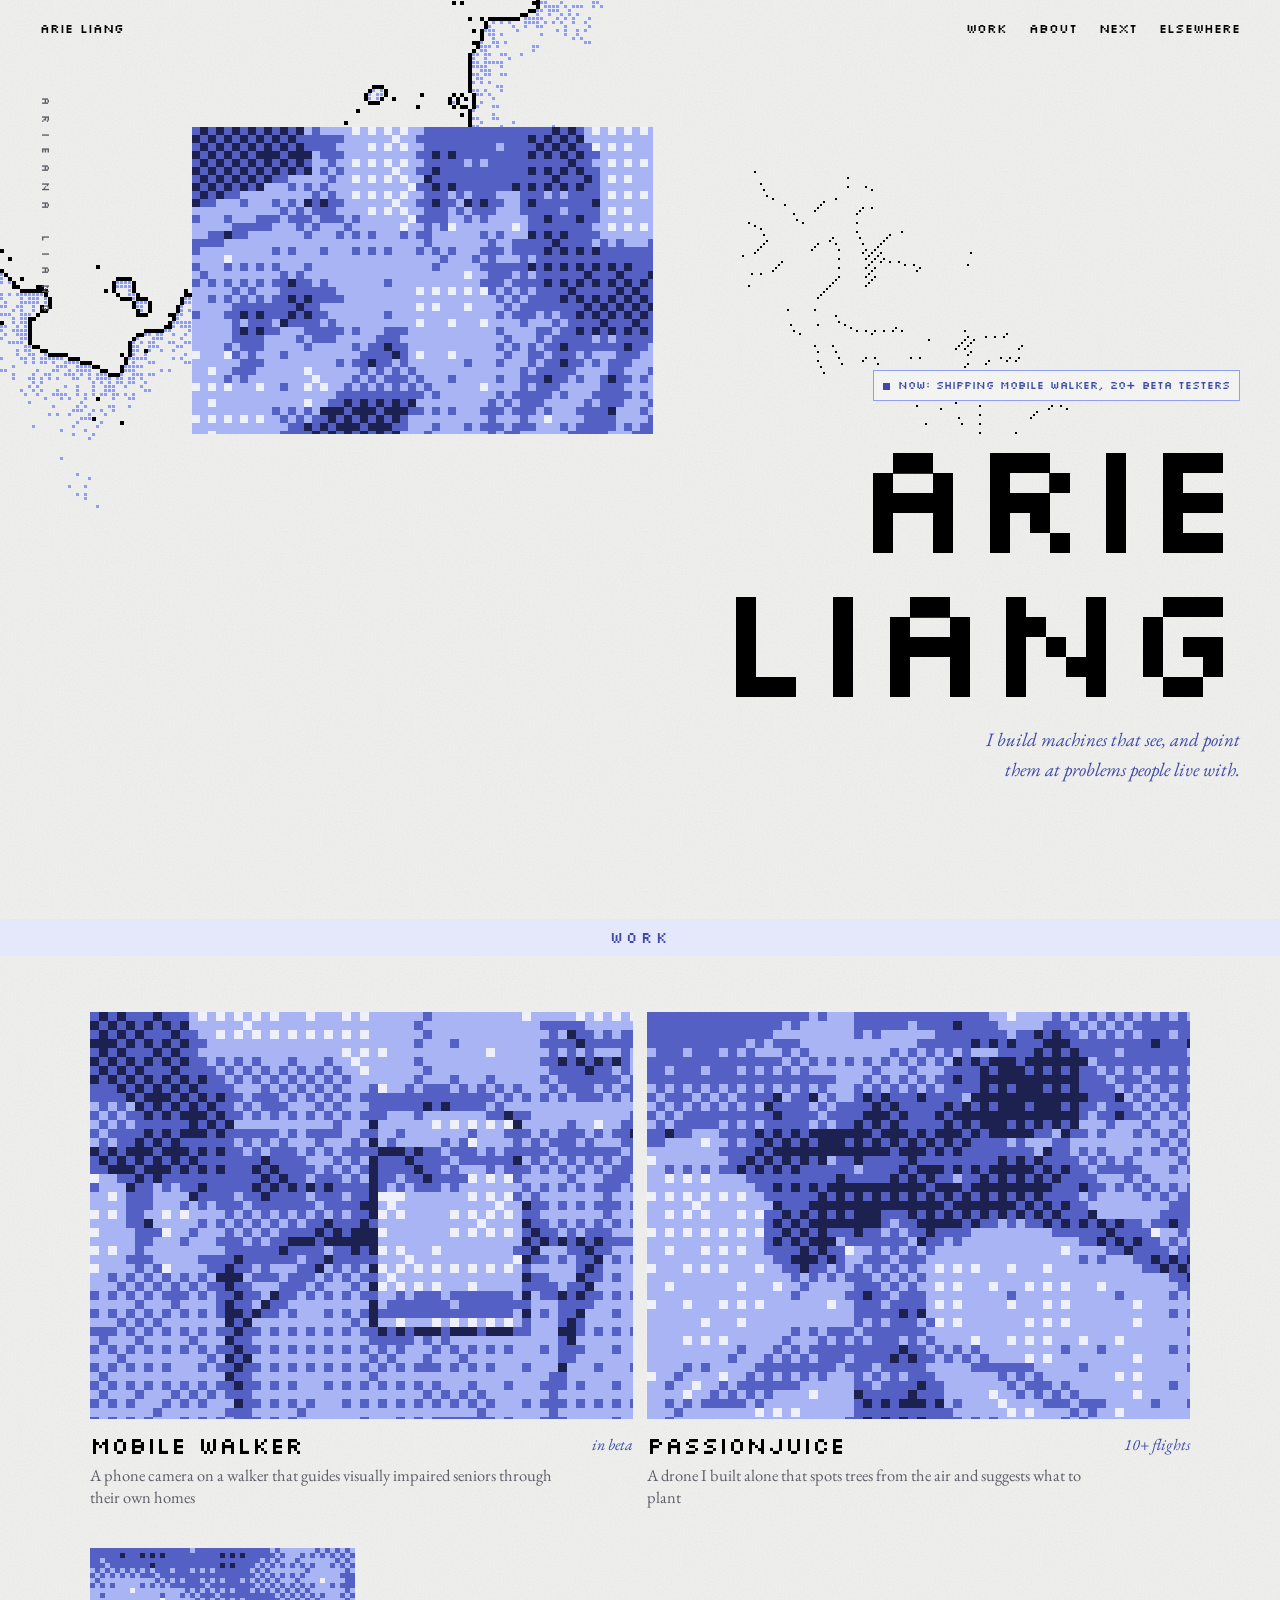
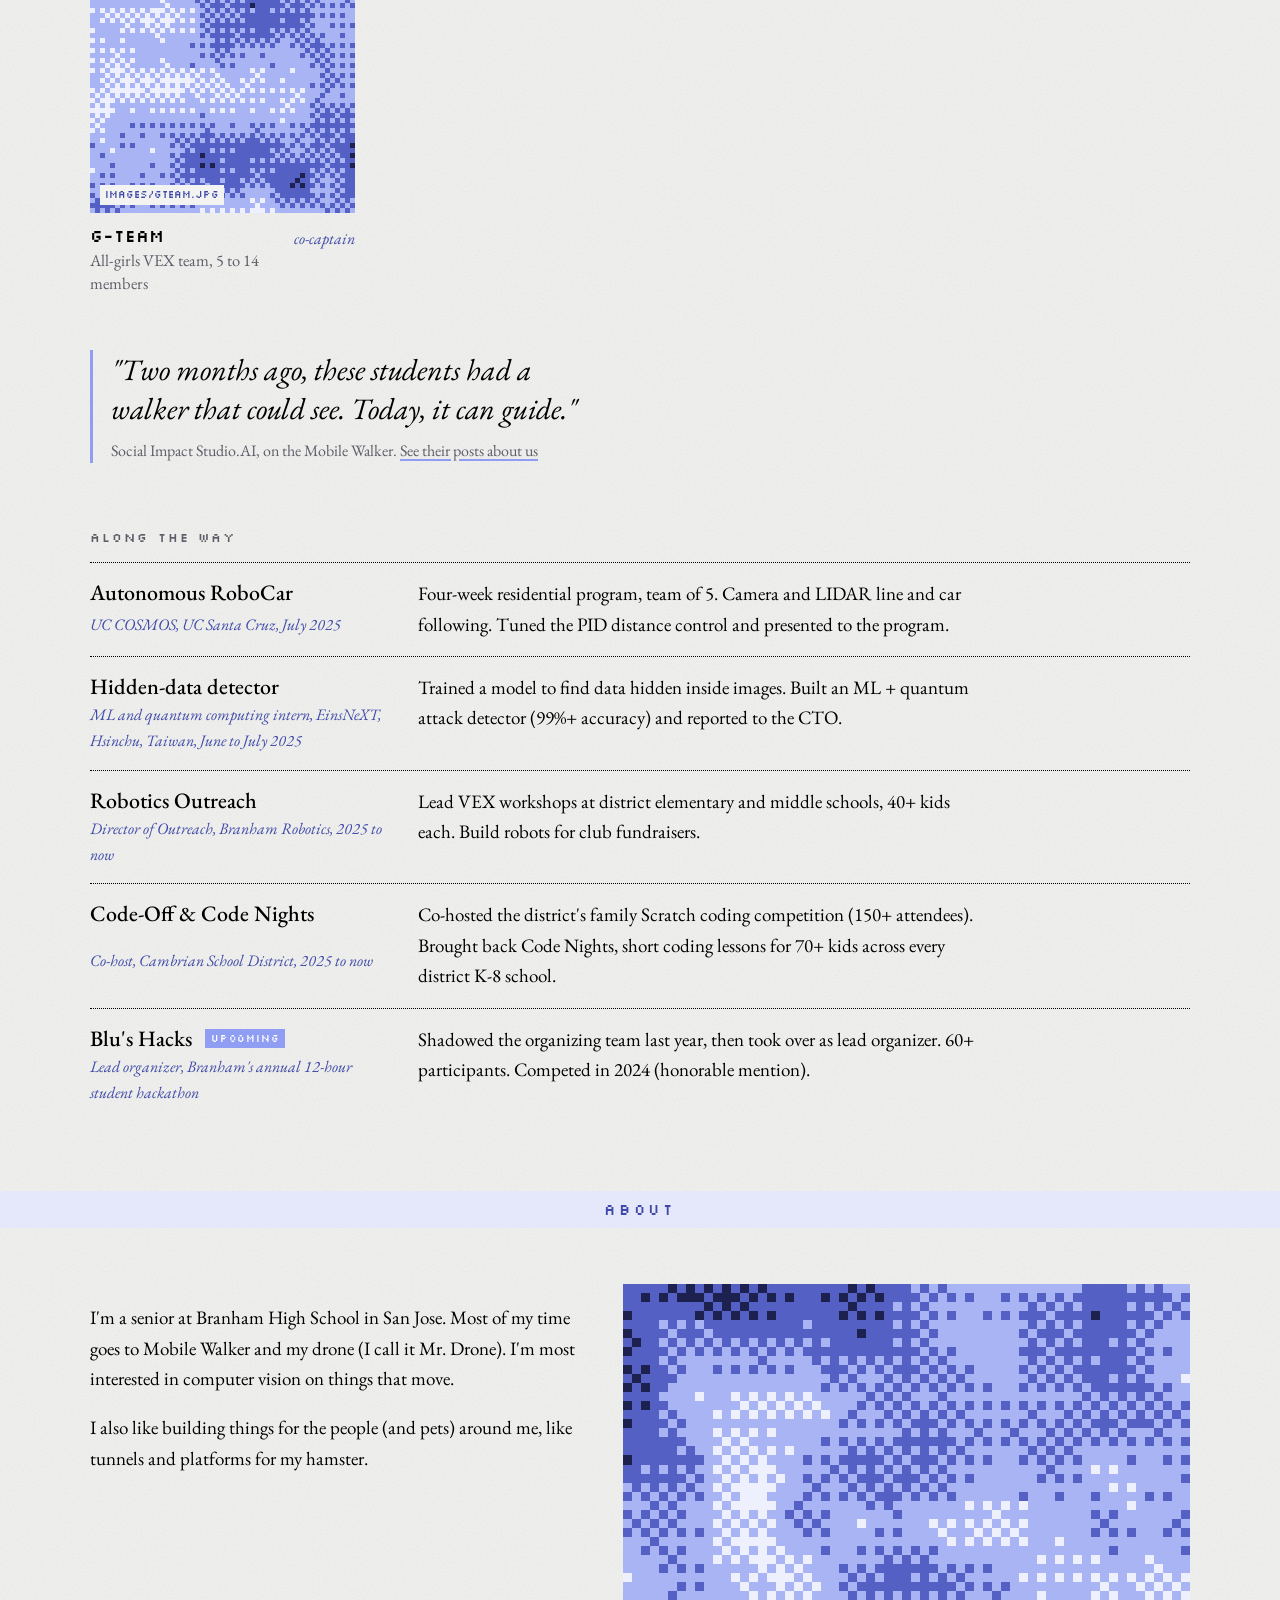
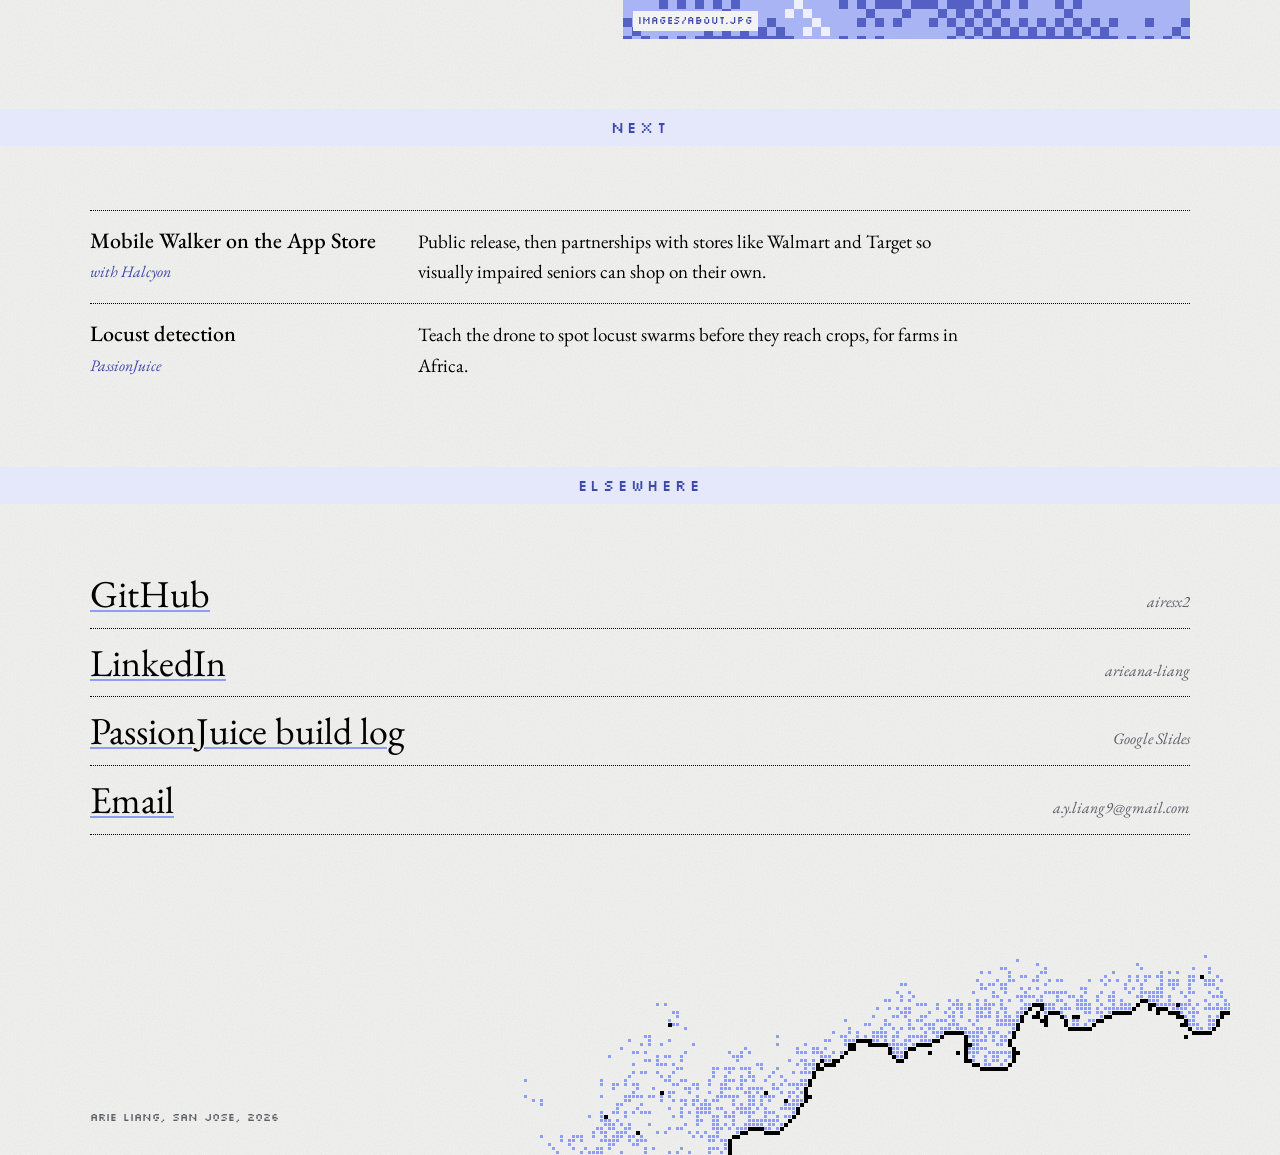
==== commit fa3bdcc3: "Along the way: exact dates and numbers from activities tracker" ====
--- a/index.html
+++ b/index.html
@@ -80,27 +80,27 @@
   <h3 class="ledger-h">along the way</h3>
   <div class="entry">
     <p class="e-title">Autonomous RoboCar</p>
-    <p class="e-meta">UC COSMOS, UC Santa Cruz, summer 2025</p>
-    <p class="e-desc">Camera and LIDAR line and car following. Tuned the PID distance control.</p>
+    <p class="e-meta">UC COSMOS, UC Santa Cruz, July 2025</p>
+    <p class="e-desc">Four-week residential program, team of 5. Camera and LIDAR line and car following. Tuned the PID distance control and presented to the program.</p>
   </div>
   <div class="entry">
     <p class="e-title">Hidden-data detector</p>
-    <p class="e-meta">ML intern, EinsNeXT, Hsinchu, Taiwan, summer 2025</p>
+    <p class="e-meta">ML and quantum computing intern, EinsNeXT, Hsinchu, Taiwan, June to July 2025</p>
     <p class="e-desc">Trained a model to find data hidden inside images. Built an ML + quantum attack detector (99%+ accuracy) and reported to the CTO.</p>
   </div>
   <div class="entry">
     <p class="e-title">Robotics Outreach</p>
     <p class="e-meta">Director of Outreach, Branham Robotics, 2025 to now</p>
-    <p class="e-desc">Run events that introduce robotics and programming basics to local elementary and middle schools. Built robots for club fundraisers.</p>
+    <p class="e-desc">Lead VEX workshops at district elementary and middle schools, 40+ kids each. Build robots for club fundraisers.</p>
   </div>
   <div class="entry">
     <p class="e-title">Code-Off &amp; Code Nights</p>
-    <p class="e-meta">Co-host, Cambrian School District, 2025 to 2026</p>
+    <p class="e-meta">Co-host, Cambrian School District, 2025 to now</p>
     <p class="e-desc">Co-hosted the district's family Scratch coding competition (150+ attendees). Brought back Code Nights, short coding lessons for 70+ kids across every district K-8 school.</p>
   </div>
   <div class="entry">
     <p class="e-title">Blu's Hacks <span class="e-soon">upcoming</span></p>
-    <p class="e-meta">Lead organizer, Branham's annual student hackathon</p>
+    <p class="e-meta">Lead organizer, Branham's annual 12-hour student hackathon</p>
     <p class="e-desc">Shadowed the organizing team last year, then took over as lead organizer. 60+ participants. Competed in 2024 (honorable mention).</p>
   </div>
 </section>
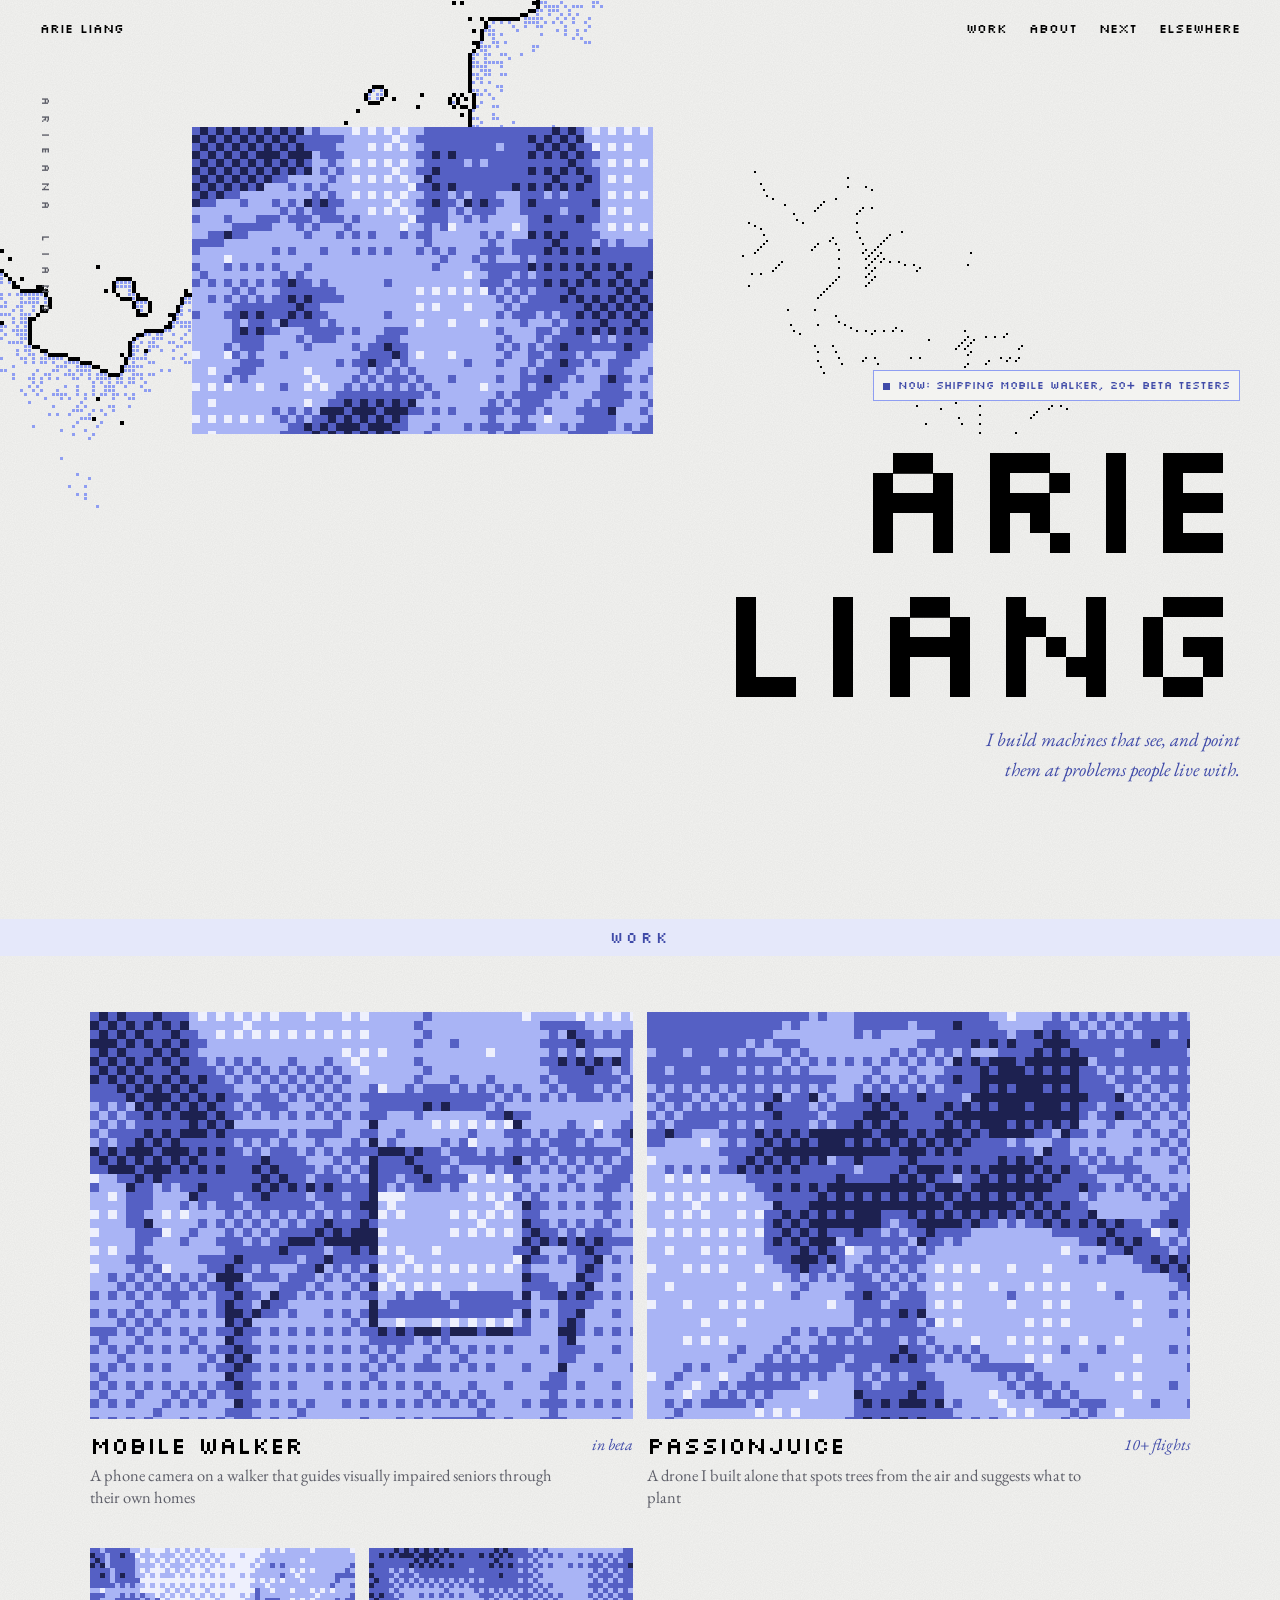
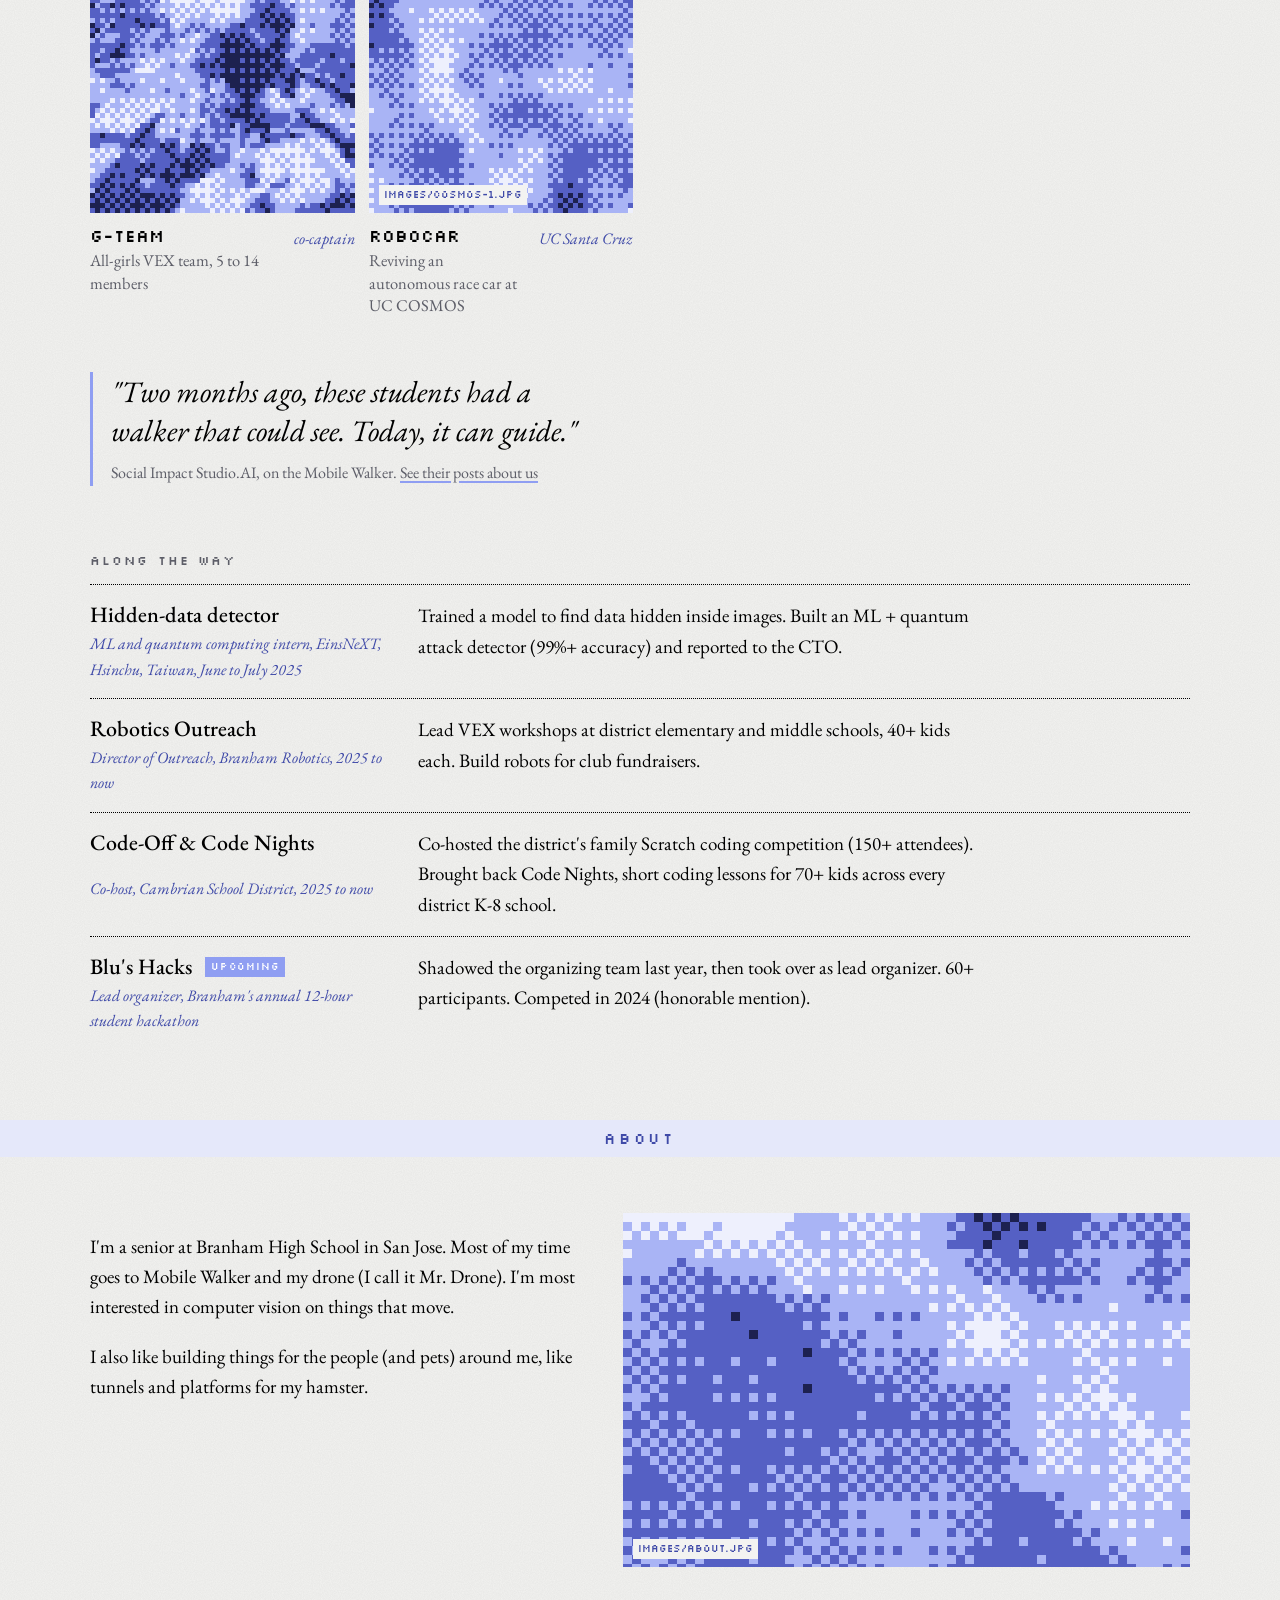
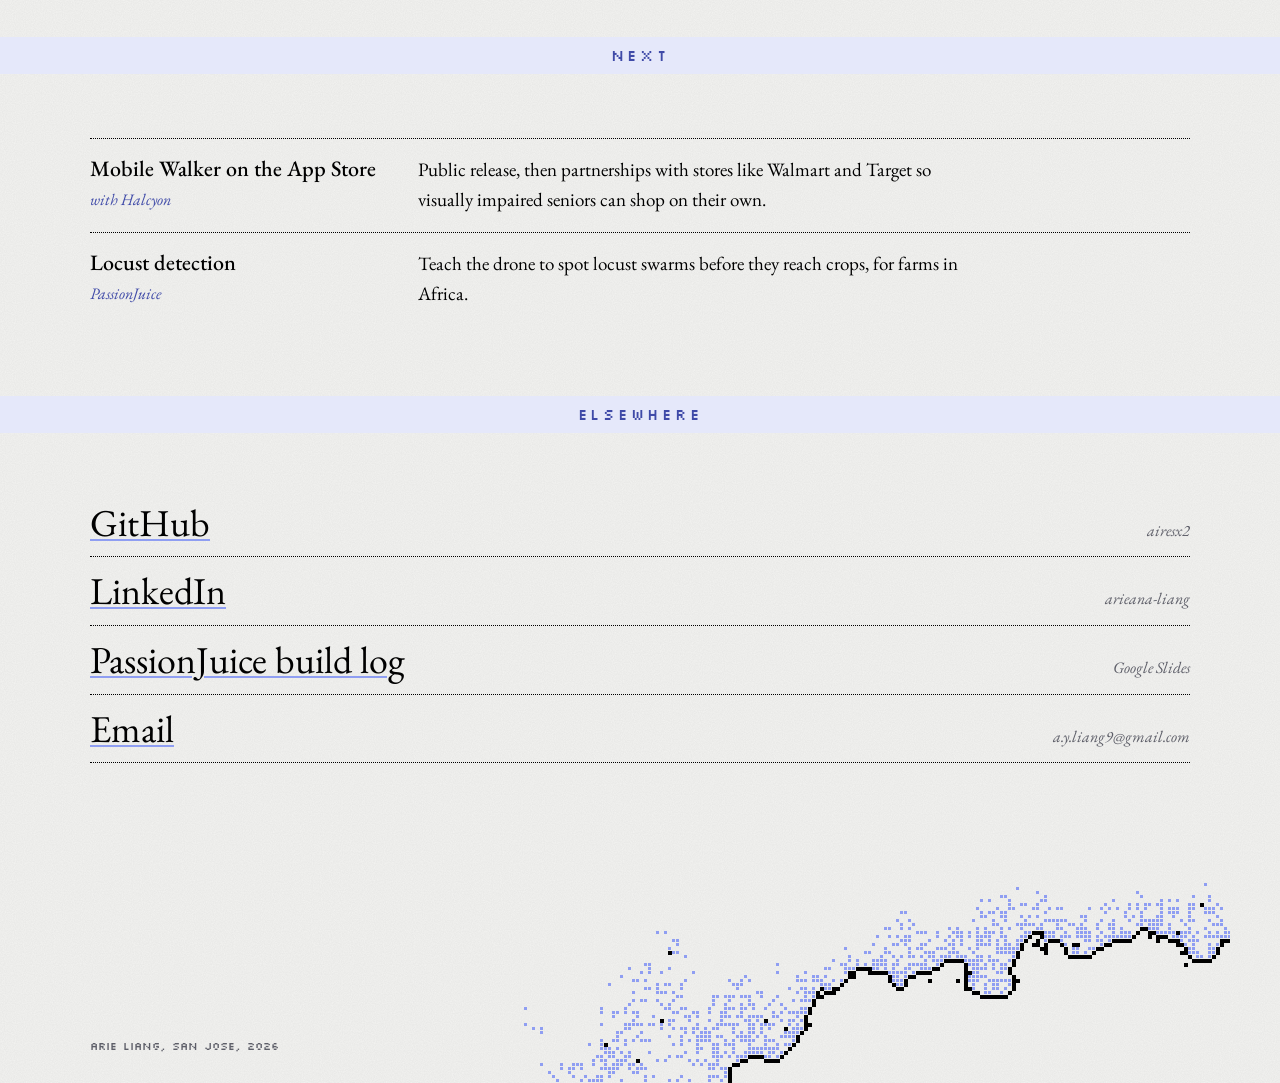
==== commit 64df82e8: "Homepage: RoboCar card, drop duplicate ledger entry" ====
--- a/index.html
+++ b/index.html
@@ -67,6 +67,11 @@
     <div class="item-text"><h3>G-Team</h3><p>All-girls VEX team, 5 to 14 members</p></div>
     <span class="tag">co-captain</span>
   </a>
+  <a class="item" href="cosmos.html">
+    <figure class="px" data-label="robocar 0.95"><img src="images/cosmos-1.jpg" alt="Our COSMOS team in the lab with the RoboCar"></figure>
+    <div class="item-text"><h3>RoboCar</h3><p>Reviving an autonomous race car at UC COSMOS</p></div>
+    <span class="tag">UC Santa Cruz</span>
+  </a>
 </section>
 
 <section class="wrap">
@@ -78,11 +83,6 @@
 
 <section class="ledger wrap" aria-label="Along the way">
   <h3 class="ledger-h">along the way</h3>
-  <div class="entry">
-    <p class="e-title">Autonomous RoboCar</p>
-    <p class="e-meta">UC COSMOS, UC Santa Cruz, July 2025</p>
-    <p class="e-desc">Four-week residential program, team of 5. Camera and LIDAR line and car following. Tuned the PID distance control and presented to the program.</p>
-  </div>
   <div class="entry">
     <p class="e-title">Hidden-data detector</p>
     <p class="e-meta">ML and quantum computing intern, EinsNeXT, Hsinchu, Taiwan, June to July 2025</p>
--- a/style.css
+++ b/style.css
@@ -316,3 +316,13 @@
   .project .pj-gallery > .px.wide img { position: absolute; inset: 0; }
 }
 .e-soon { display: inline-block; font-family: var(--pixel); font-size: 10px; font-weight: 400; letter-spacing: .08em; background: var(--peri); color: #fff; padding: 4px 6px 3px; margin-left: 8px; vertical-align: 4px; }
+
+/* g-team page: one justified row, every photo the same height */
+.project .gt-gallery { display: flex; gap: 14px; columns: auto; }
+.project .gt-gallery > .px { flex: var(--ar) 1 0; aspect-ratio: var(--ar) !important; margin: 0; min-width: 0; }
+.project .gt-gallery > .px img { object-fit: cover; }
+@media (max-width: 640px) {
+  .project .gt-gallery { flex-direction: column; }
+  .project .gt-gallery > .px { flex: none; width: 100%; }
+}
+.notes .credit { font-size: 15px; color: var(--grey); font-style: italic; }
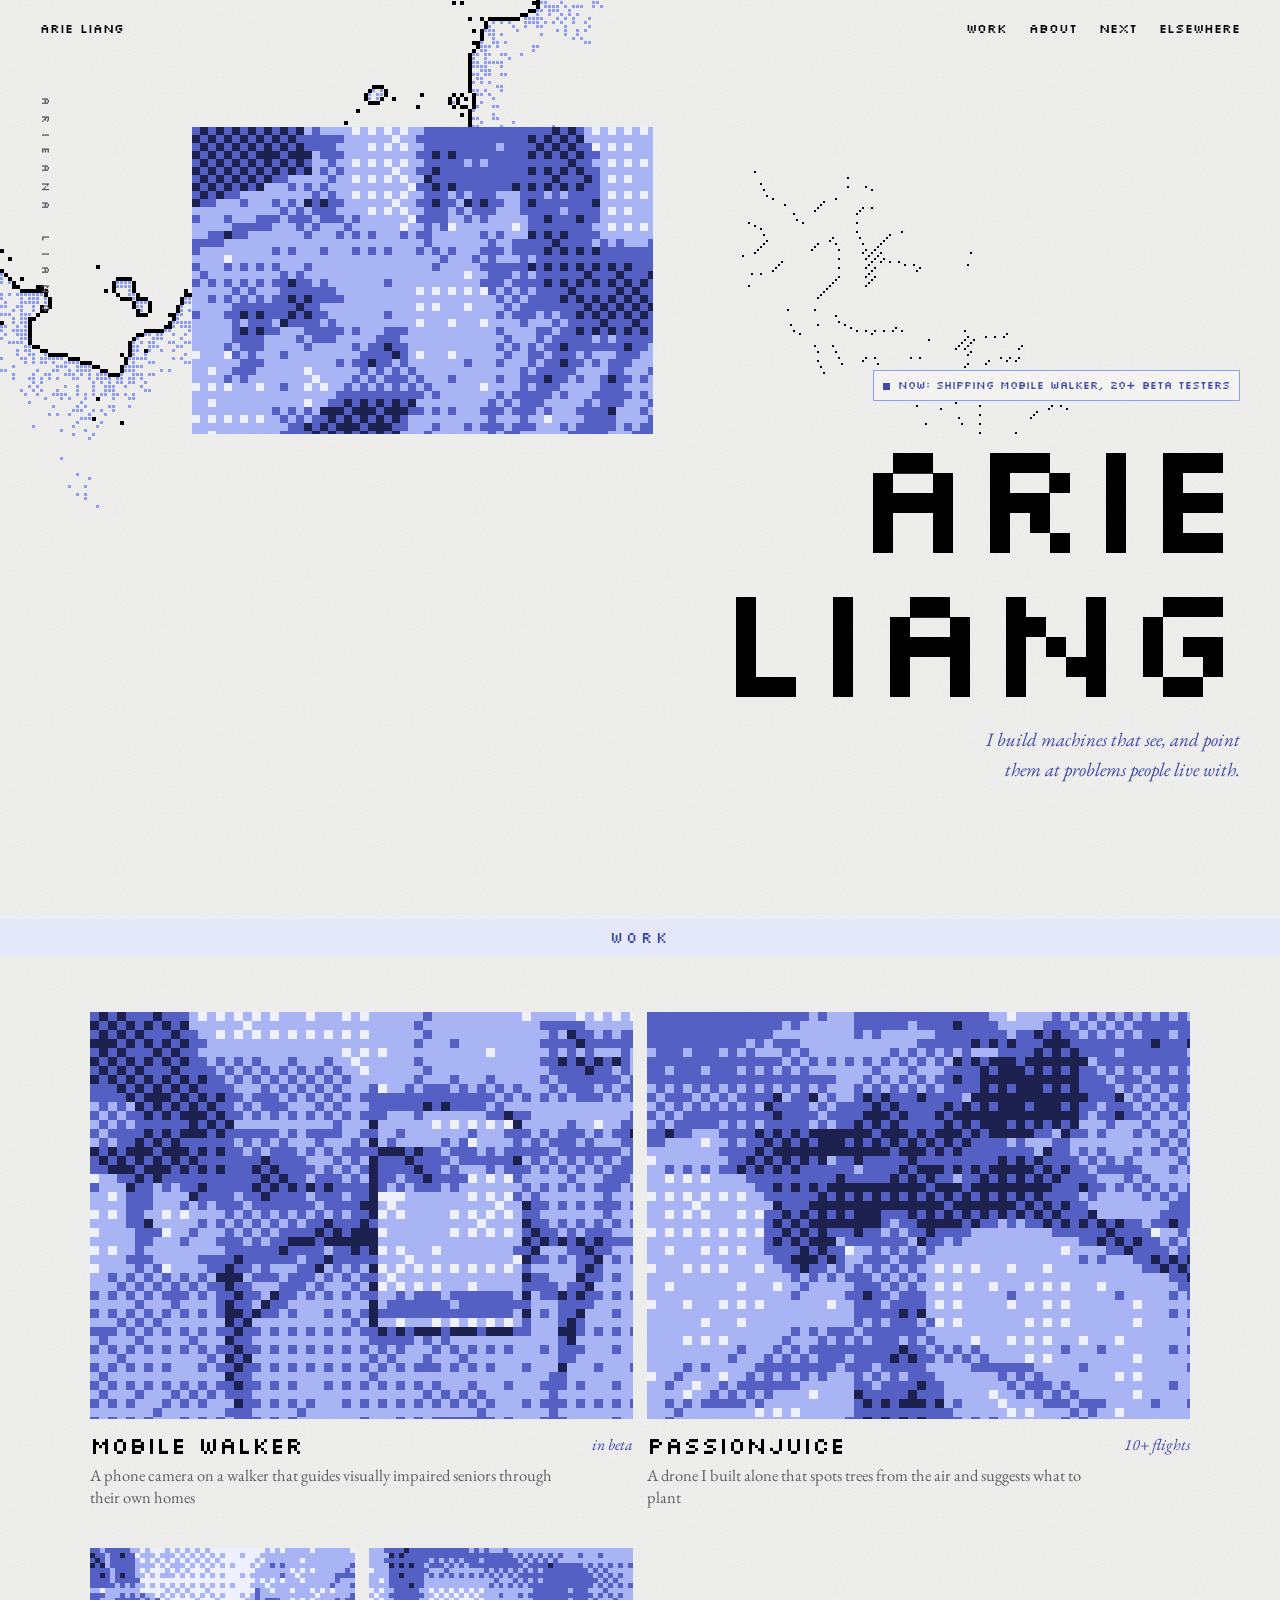
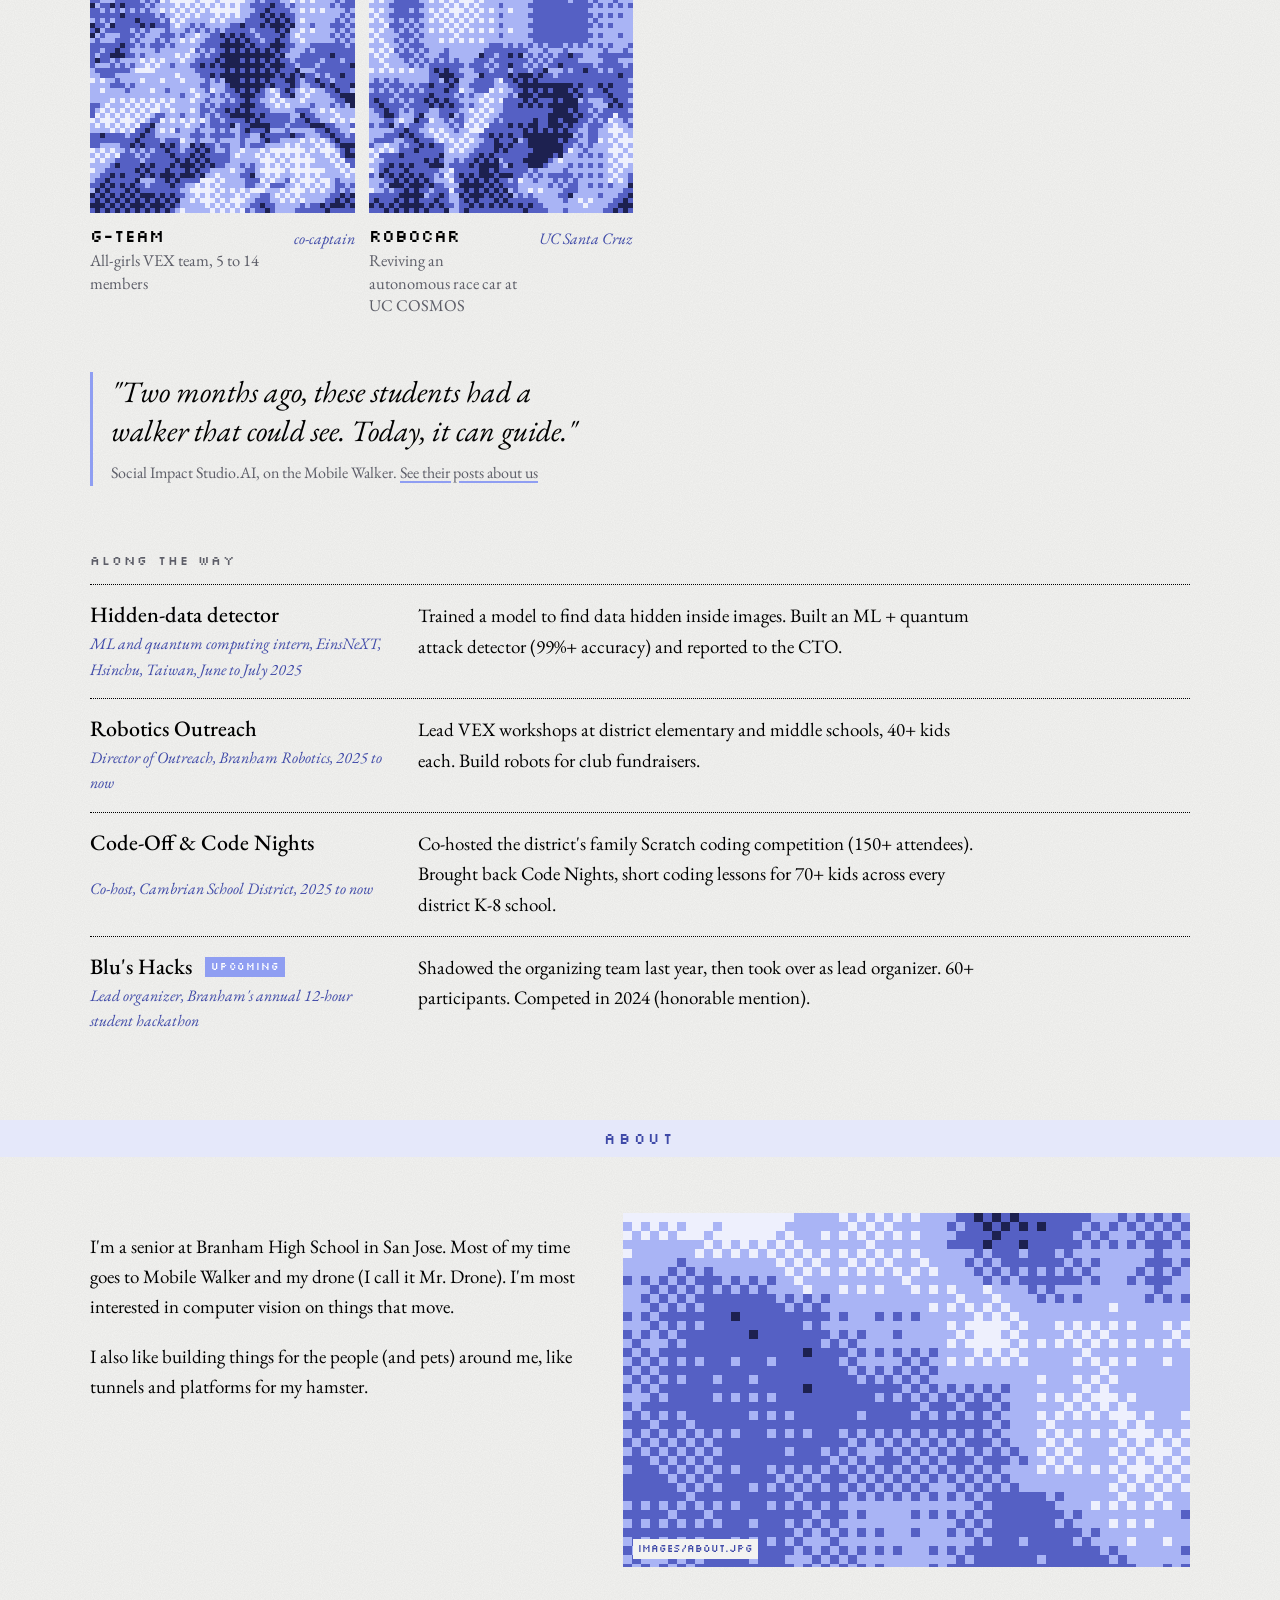
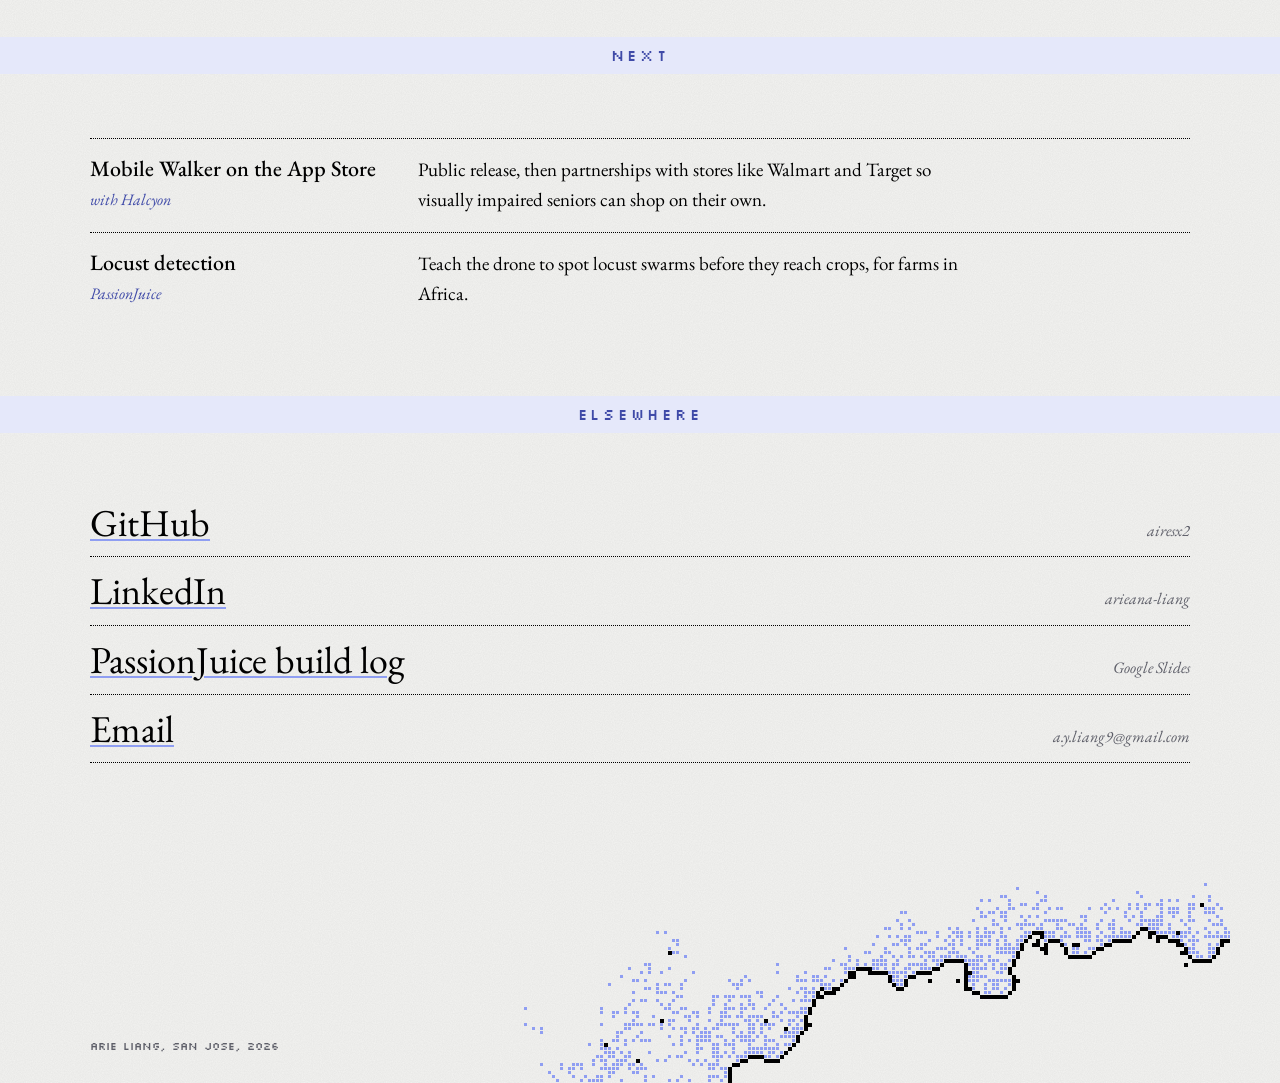
==== commit 92c19e4d: "About photo: label and alt text" ====
--- a/index.html
+++ b/index.html
@@ -113,8 +113,8 @@
     <p>I'm a senior at Branham High School in San Jose. Most of my time goes to Mobile Walker and my drone (I call it Mr. Drone). I'm most interested in computer vision on things that move.</p>
     <p>I also like building things for the people (and pets) around me, like tunnels and platforms for my hamster.</p>
   </div>
-  <figure class="px about-photo" data-label="workbench 0.91">
-    <img src="images/about.jpg" alt="My workbench">
+  <figure class="px about-photo" data-label="robot_arm 0.94">
+    <img src="images/about.jpg" alt="Next to a KUKA industrial robot arm">
   </figure>
 </section>
 
--- a/style.css
+++ b/style.css
@@ -326,3 +326,9 @@
   .project .gt-gallery > .px { flex: none; width: 100%; }
 }
 .notes .credit { font-size: 15px; color: var(--grey); font-style: italic; }
+
+/* video tile inside a photo row */
+.project .gt-gallery > .vid { position: relative; flex: var(--ar) 1 0; aspect-ratio: var(--ar); margin: 0; min-width: 0; background: var(--peri-pale); overflow: hidden; }
+.project .gt-gallery > .vid video { display: block; width: 100%; height: 100%; object-fit: cover; }
+.vid .vid-tag { position: absolute; left: 8px; top: 8px; background: var(--peri); color: #fff; font-family: var(--pixel); font-size: 10px; line-height: 1; padding: 4px 5px 3px; }
+@media (max-width: 640px) { .project .gt-gallery > .vid { flex: none; width: 100%; } }
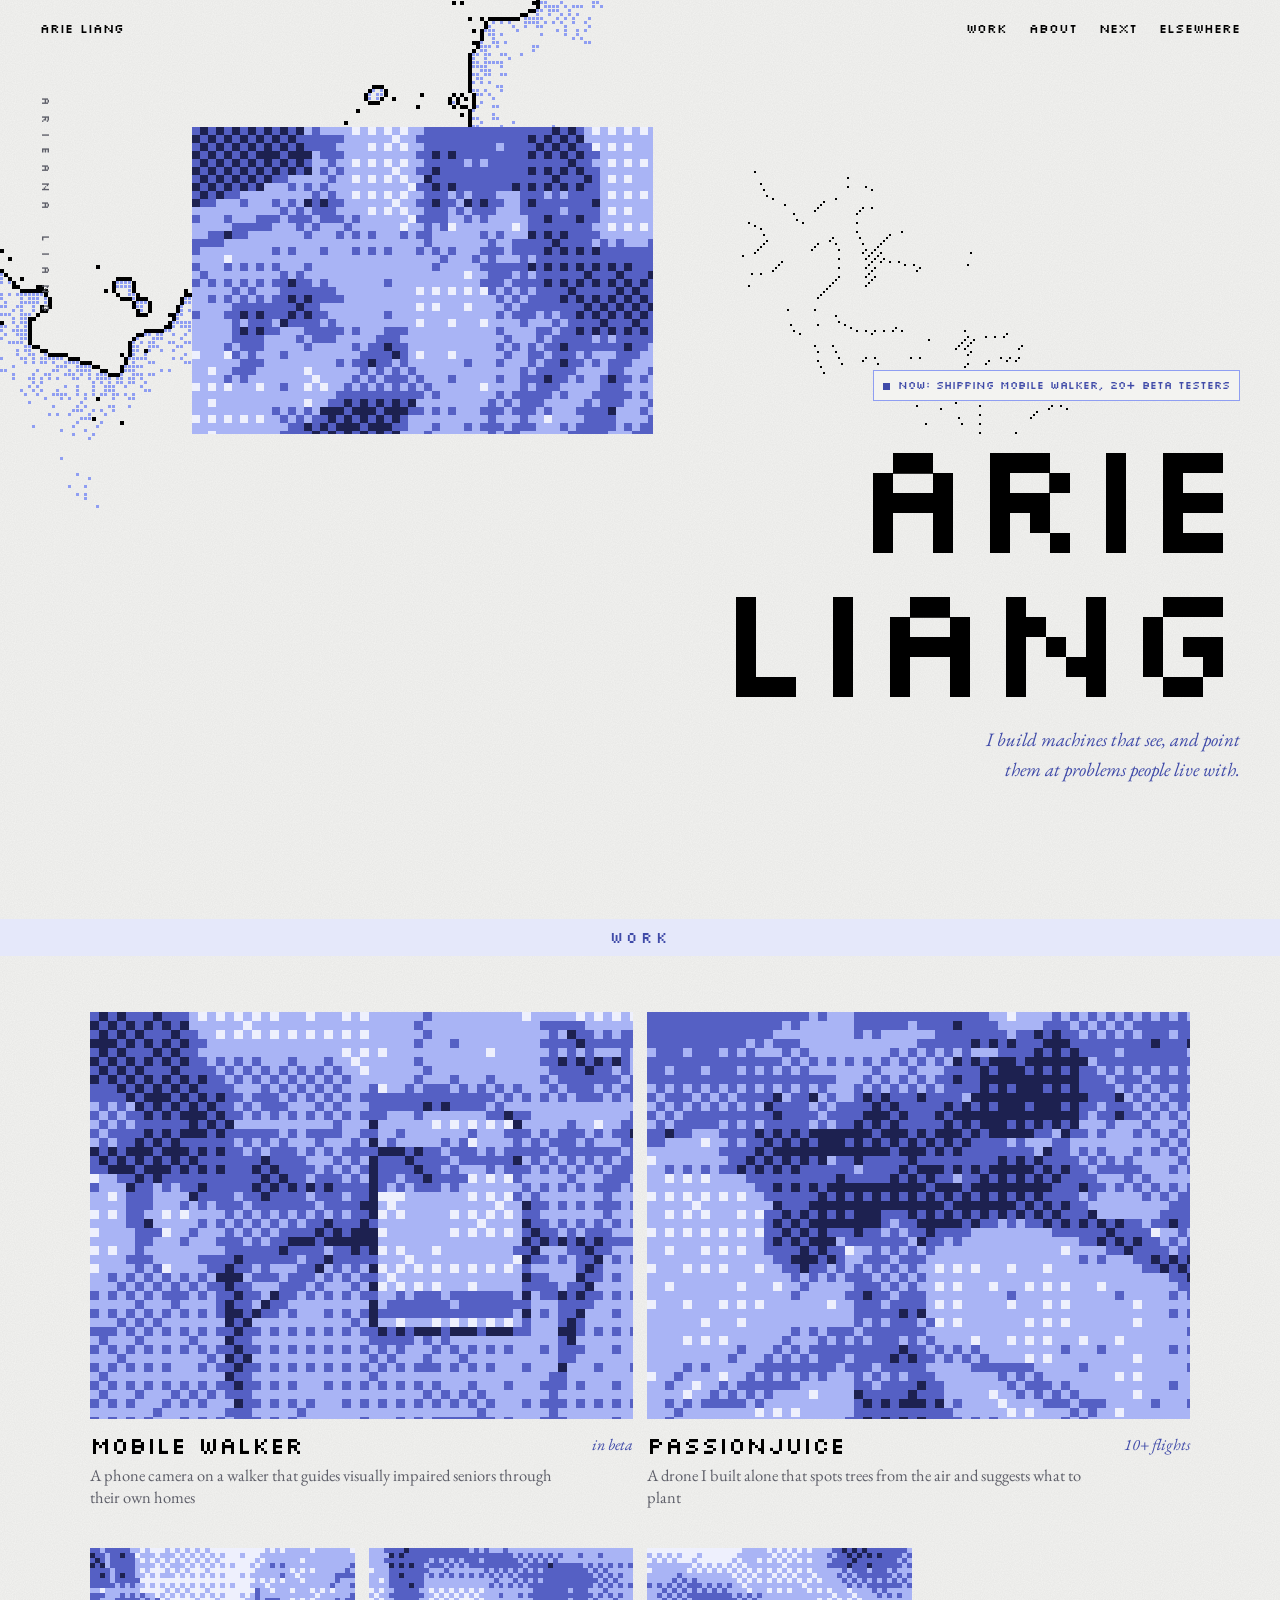
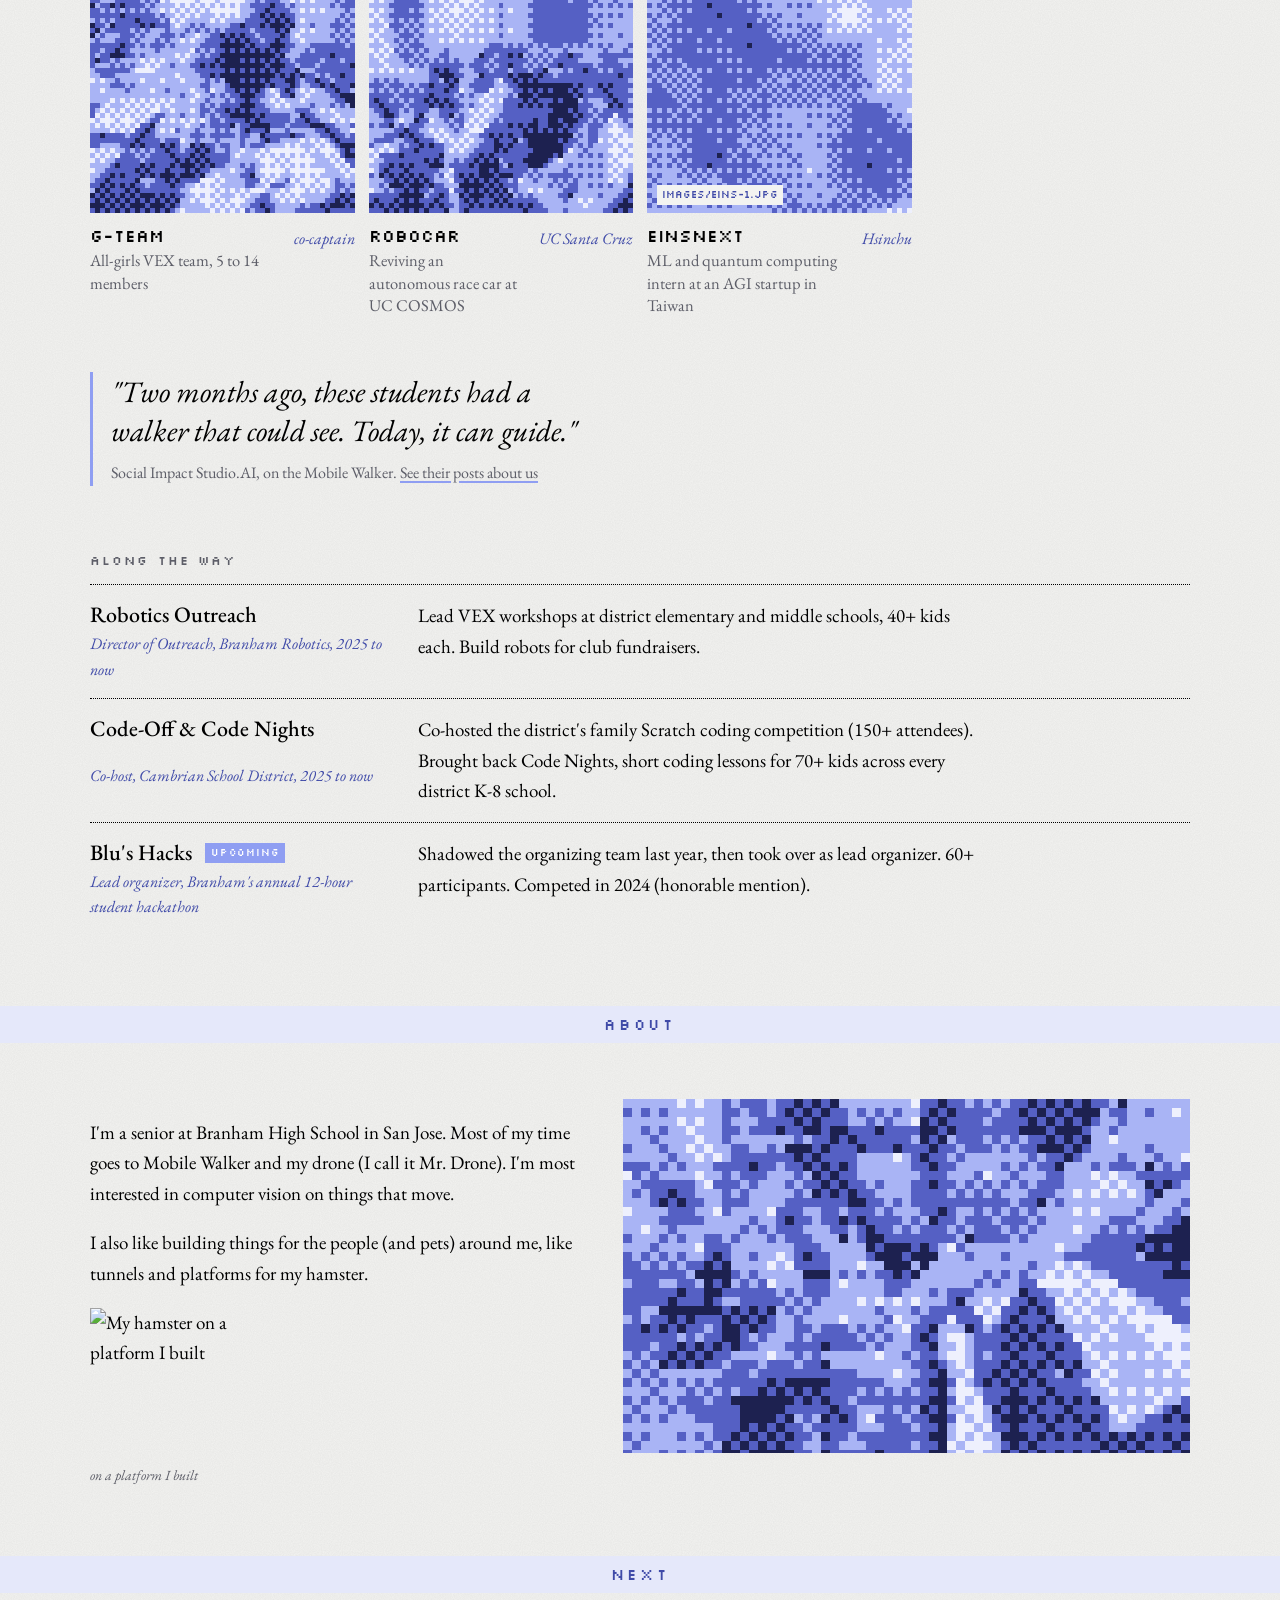
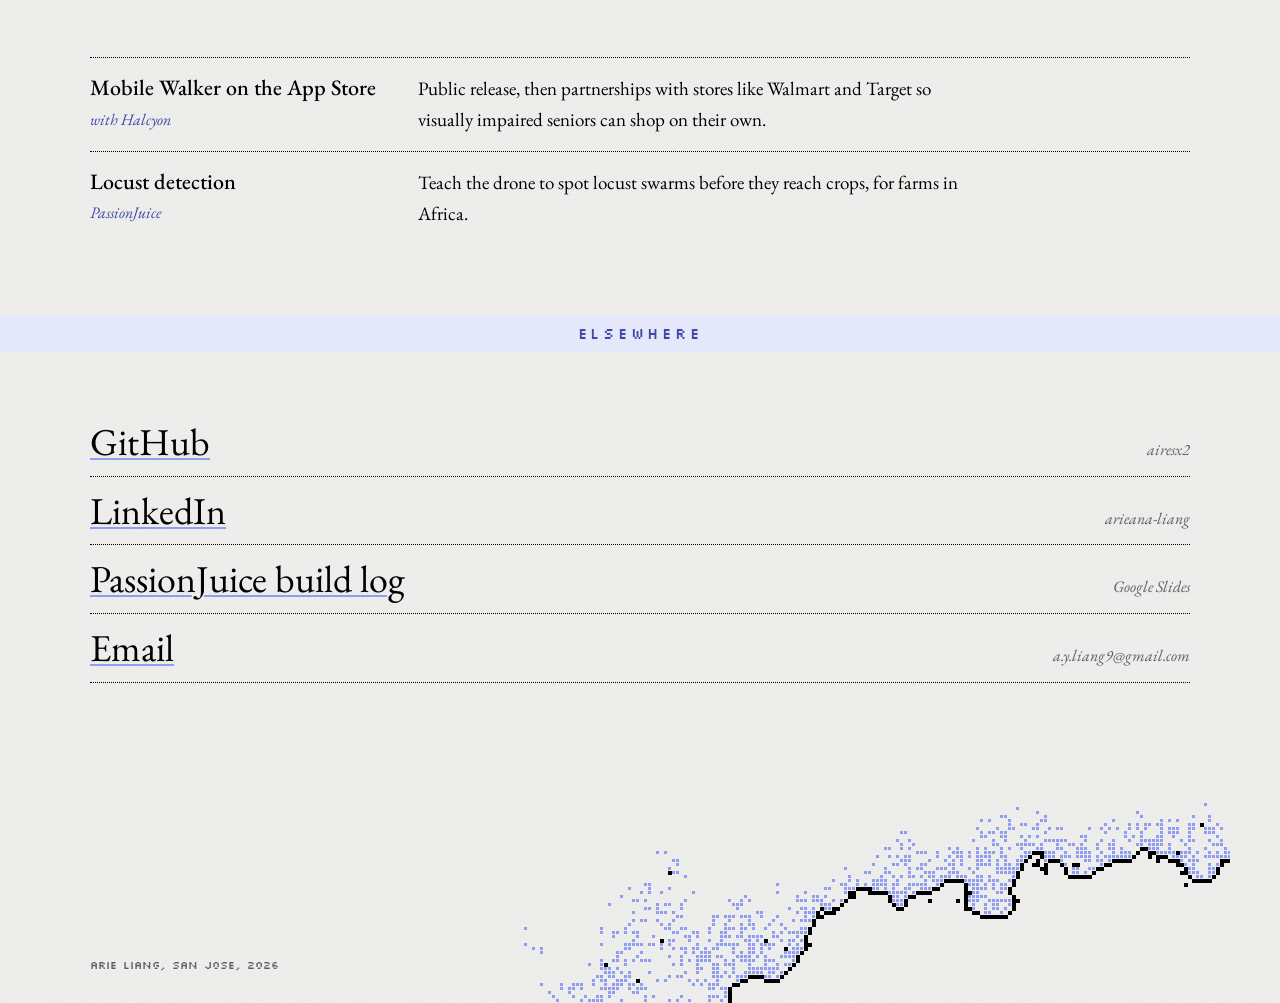
==== commit 56233987: "Homepage: EinsNeXT card, hamster photo in About" ====
--- a/index.html
+++ b/index.html
@@ -72,6 +72,11 @@
     <div class="item-text"><h3>RoboCar</h3><p>Reviving an autonomous race car at UC COSMOS</p></div>
     <span class="tag">UC Santa Cruz</span>
   </a>
+  <a class="item" href="einsnext.html">
+    <figure class="px" data-label="intern 0.93"><img src="images/eins-1.jpg" alt="Training a CNN at my desk at EinsNeXT"></figure>
+    <div class="item-text"><h3>EinsNeXT</h3><p>ML and quantum computing intern at an AGI startup in Taiwan</p></div>
+    <span class="tag">Hsinchu</span>
+  </a>
 </section>
 
 <section class="wrap">
@@ -83,11 +88,6 @@
 
 <section class="ledger wrap" aria-label="Along the way">
   <h3 class="ledger-h">along the way</h3>
-  <div class="entry">
-    <p class="e-title">Hidden-data detector</p>
-    <p class="e-meta">ML and quantum computing intern, EinsNeXT, Hsinchu, Taiwan, June to July 2025</p>
-    <p class="e-desc">Trained a model to find data hidden inside images. Built an ML + quantum attack detector (99%+ accuracy) and reported to the CTO.</p>
-  </div>
   <div class="entry">
     <p class="e-title">Robotics Outreach</p>
     <p class="e-meta">Director of Outreach, Branham Robotics, 2025 to now</p>
@@ -112,6 +112,7 @@
   <div class="about-text">
     <p>I'm a senior at Branham High School in San Jose. Most of my time goes to Mobile Walker and my drone (I call it Mr. Drone). I'm most interested in computer vision on things that move.</p>
     <p>I also like building things for the people (and pets) around me, like tunnels and platforms for my hamster.</p>
+    <figure class="mini"><img src="images/hamster.jpg" alt="My hamster on a platform I built"><figcaption>on a platform I built</figcaption></figure>
   </div>
   <figure class="px about-photo" data-label="robot_arm 0.94">
     <img src="images/about.jpg" alt="Next to a KUKA industrial robot arm">
--- a/style.css
+++ b/style.css
@@ -332,3 +332,6 @@
 .project .gt-gallery > .vid video { display: block; width: 100%; height: 100%; object-fit: cover; }
 .vid .vid-tag { position: absolute; left: 8px; top: 8px; background: var(--peri); color: #fff; font-family: var(--pixel); font-size: 10px; line-height: 1; padding: 4px 5px 3px; }
 @media (max-width: 640px) { .project .gt-gallery > .vid { flex: none; width: 100%; } }
+.mini { margin: 4px 0 0; width: 150px; }
+.mini img { display: block; width: 150px; height: 150px; object-fit: cover; }
+.mini figcaption { font-size: 14px; font-style: italic; color: var(--grey); margin-top: 6px; }
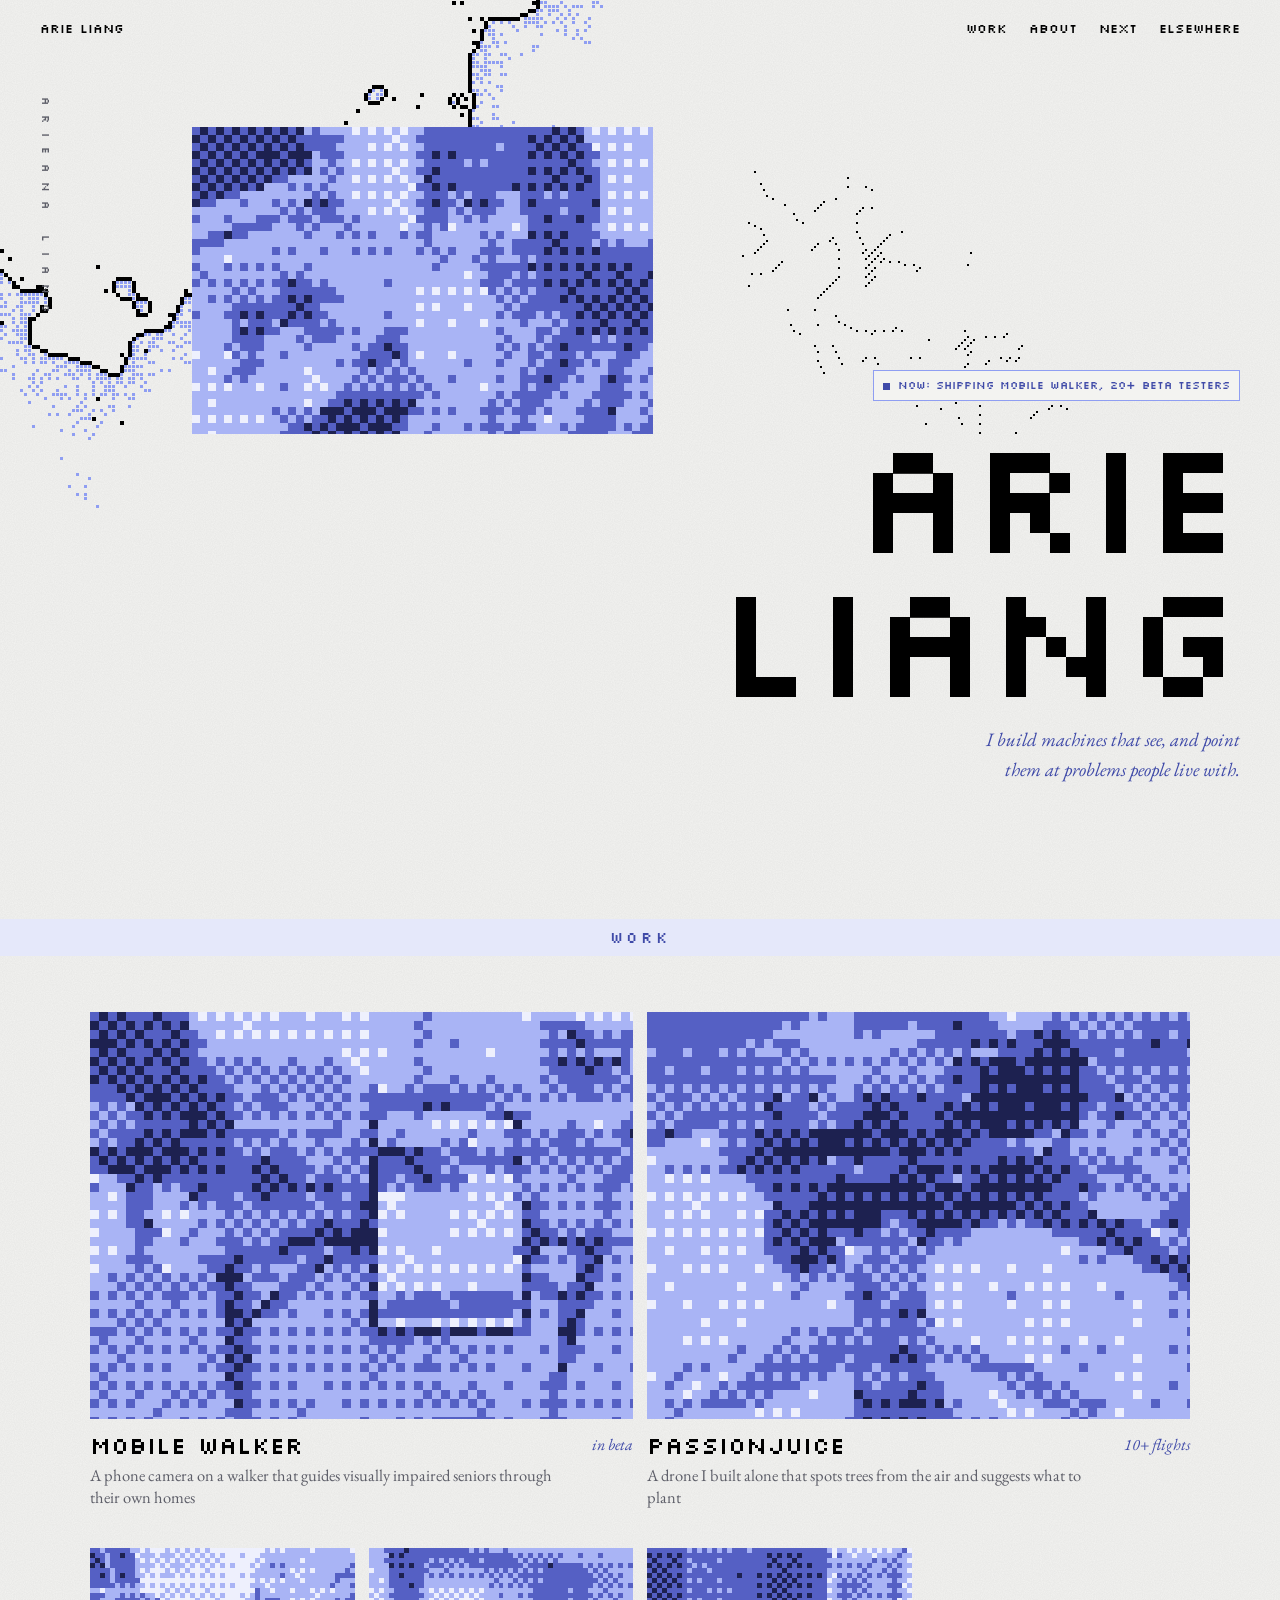
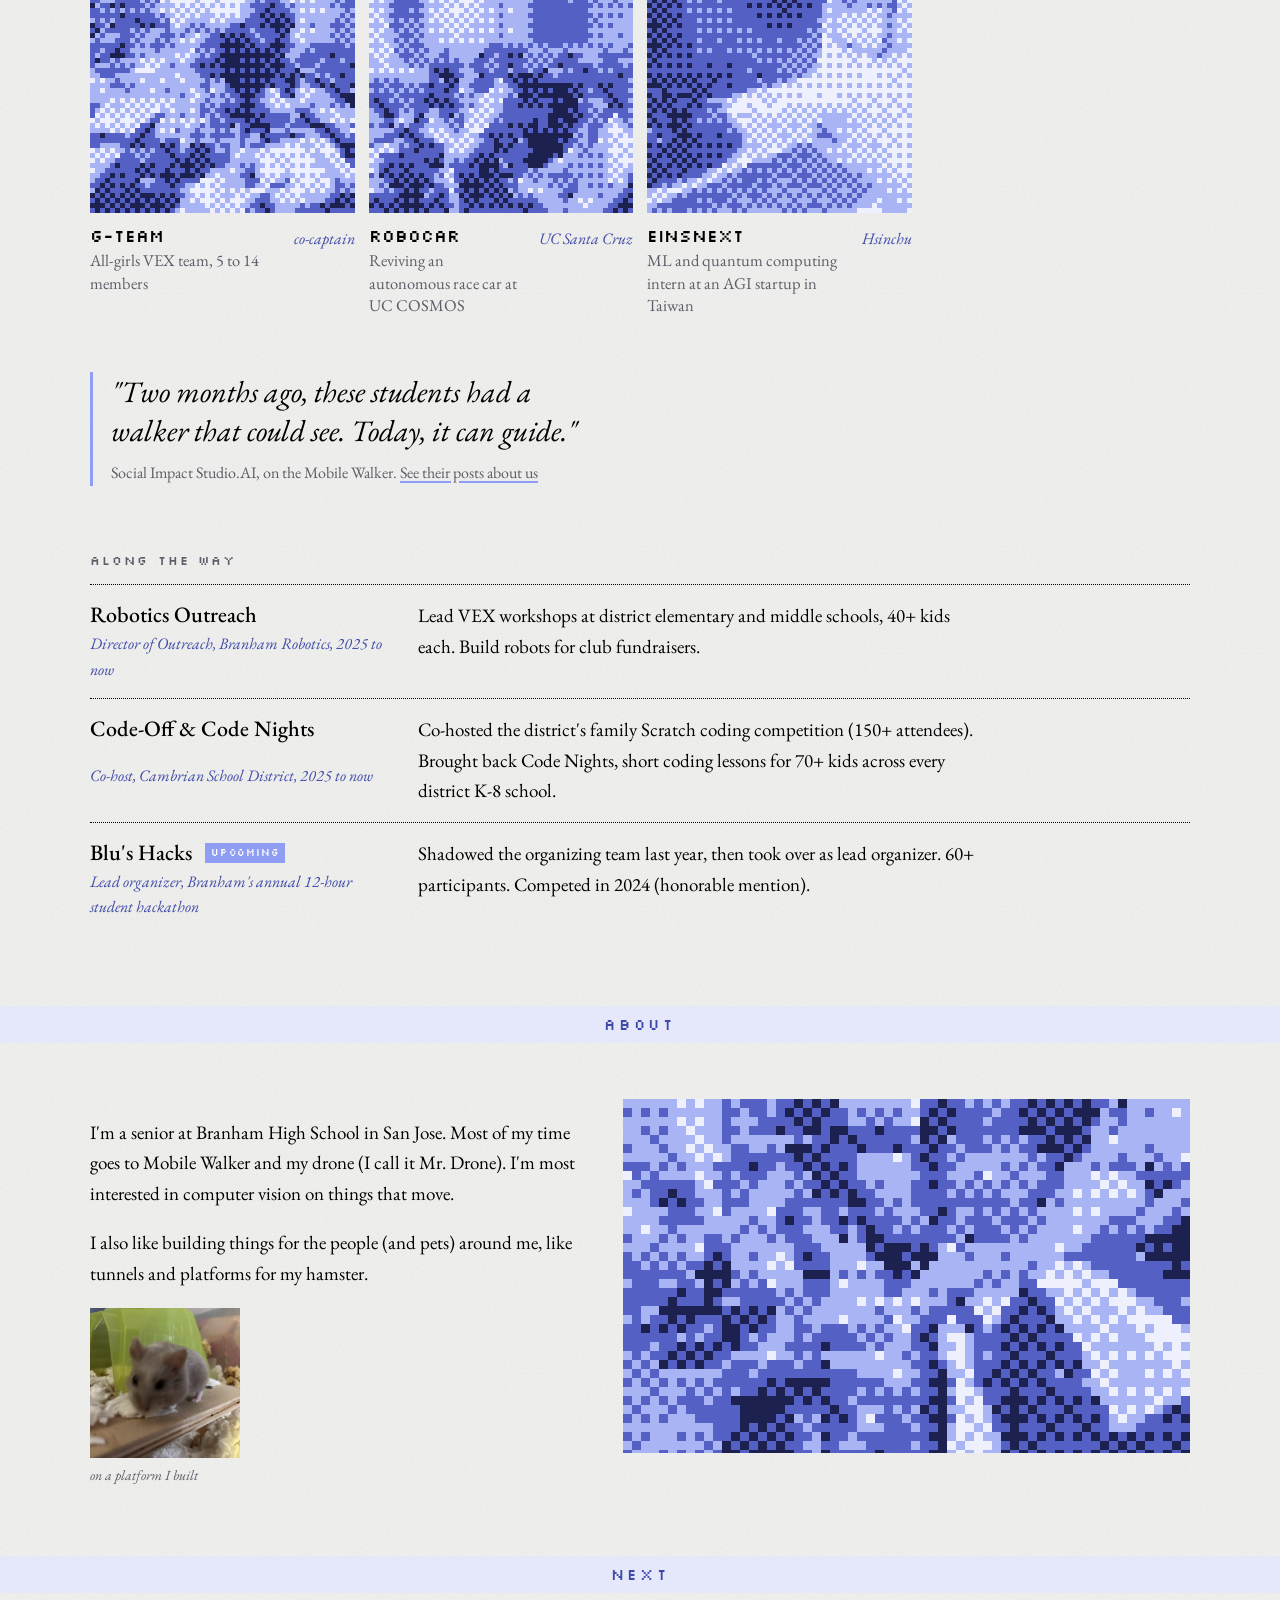
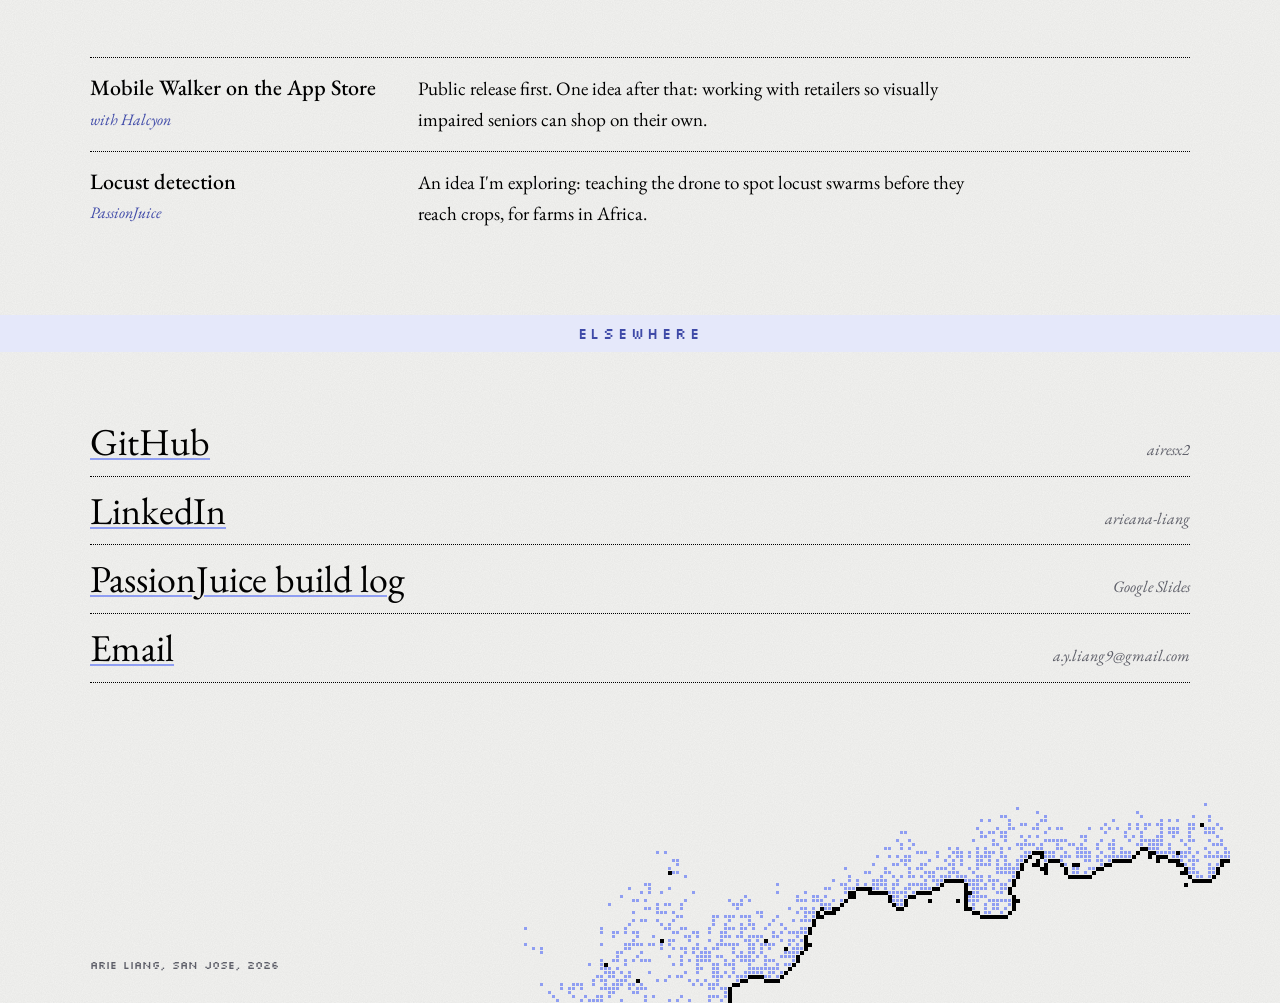
==== commit c4c35f37: "What's next: frame both items as ideas" ====
--- a/index.html
+++ b/index.html
@@ -126,12 +126,12 @@
   <div class="entry">
     <p class="e-title">Mobile Walker on the App Store</p>
     <p class="e-meta">with Halcyon</p>
-    <p class="e-desc">Public release, then partnerships with stores like Walmart and Target so visually impaired seniors can shop on their own.</p>
+    <p class="e-desc">Public release first. One idea after that: working with retailers so visually impaired seniors can shop on their own.</p>
   </div>
   <div class="entry">
     <p class="e-title">Locust detection</p>
     <p class="e-meta">PassionJuice</p>
-    <p class="e-desc">Teach the drone to spot locust swarms before they reach crops, for farms in Africa.</p>
+    <p class="e-desc">An idea I'm exploring: teaching the drone to spot locust swarms before they reach crops, for farms in Africa.</p>
   </div>
 </section>
 
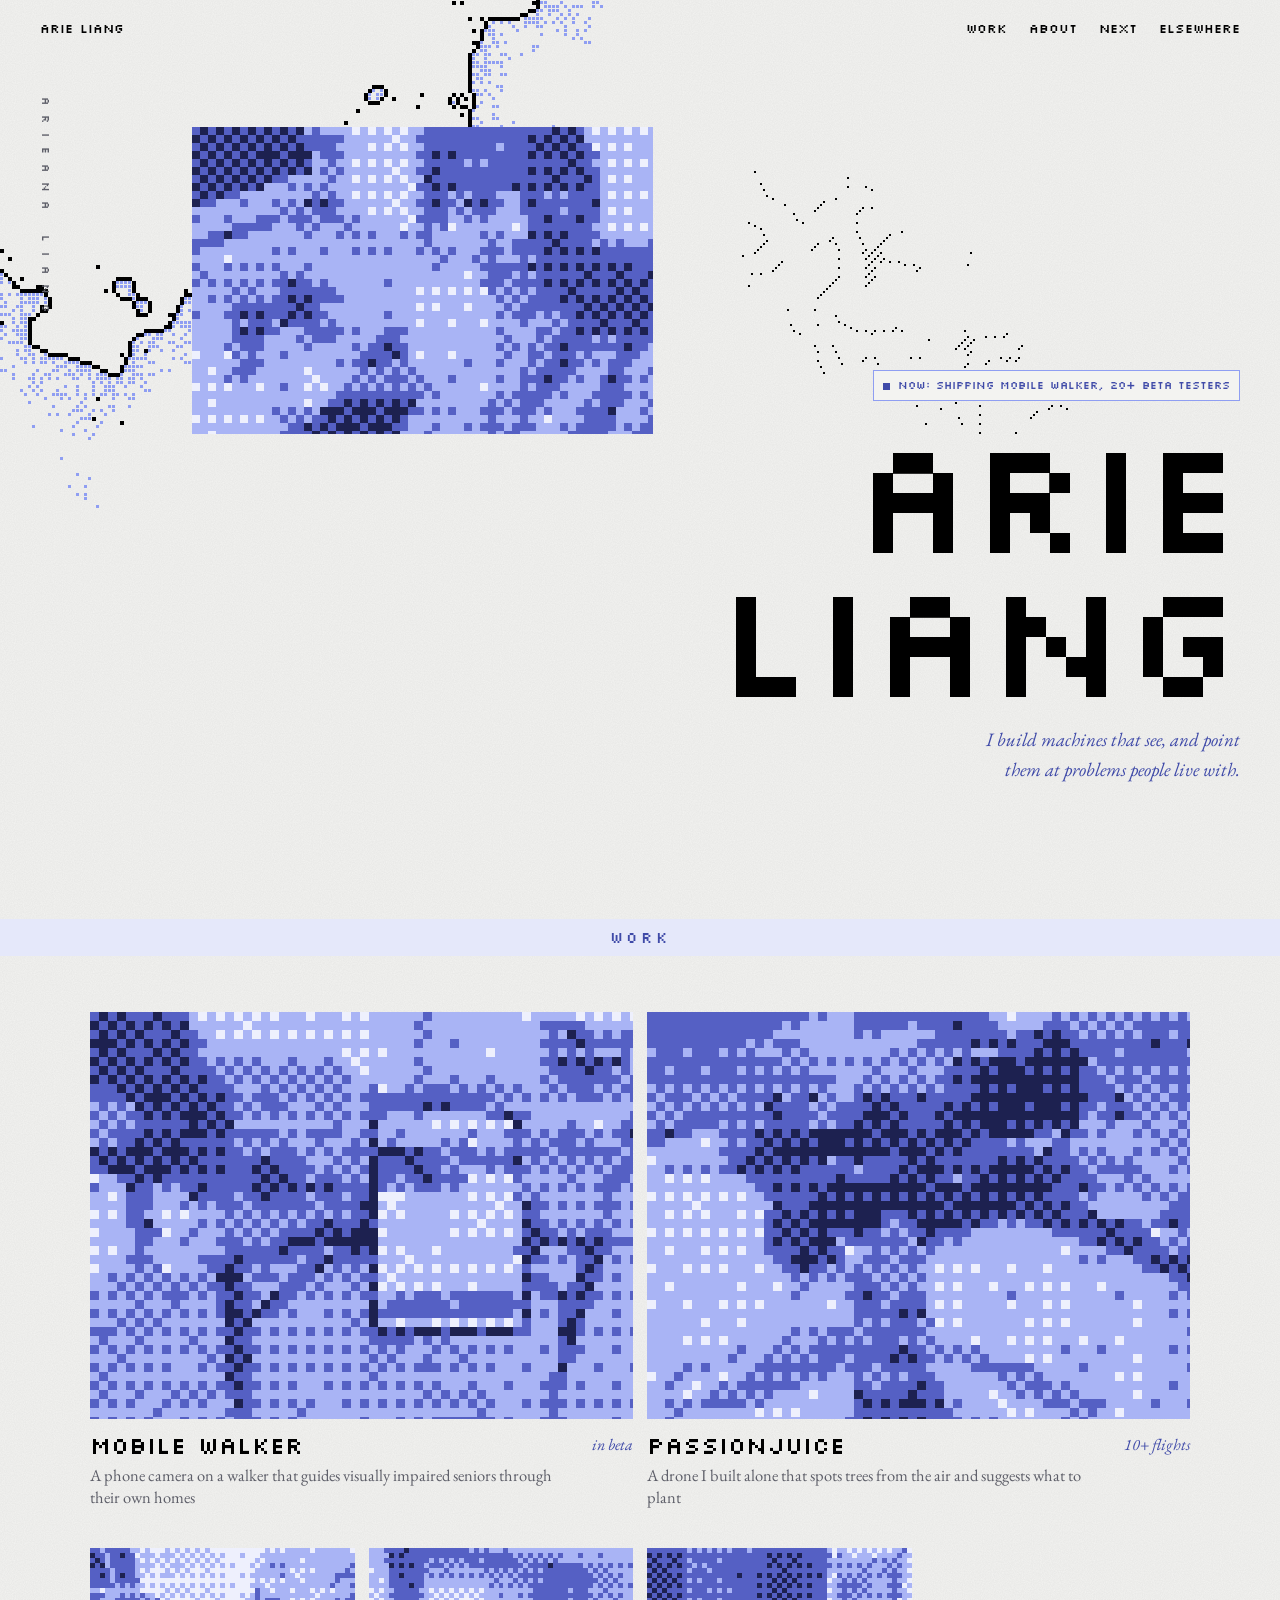
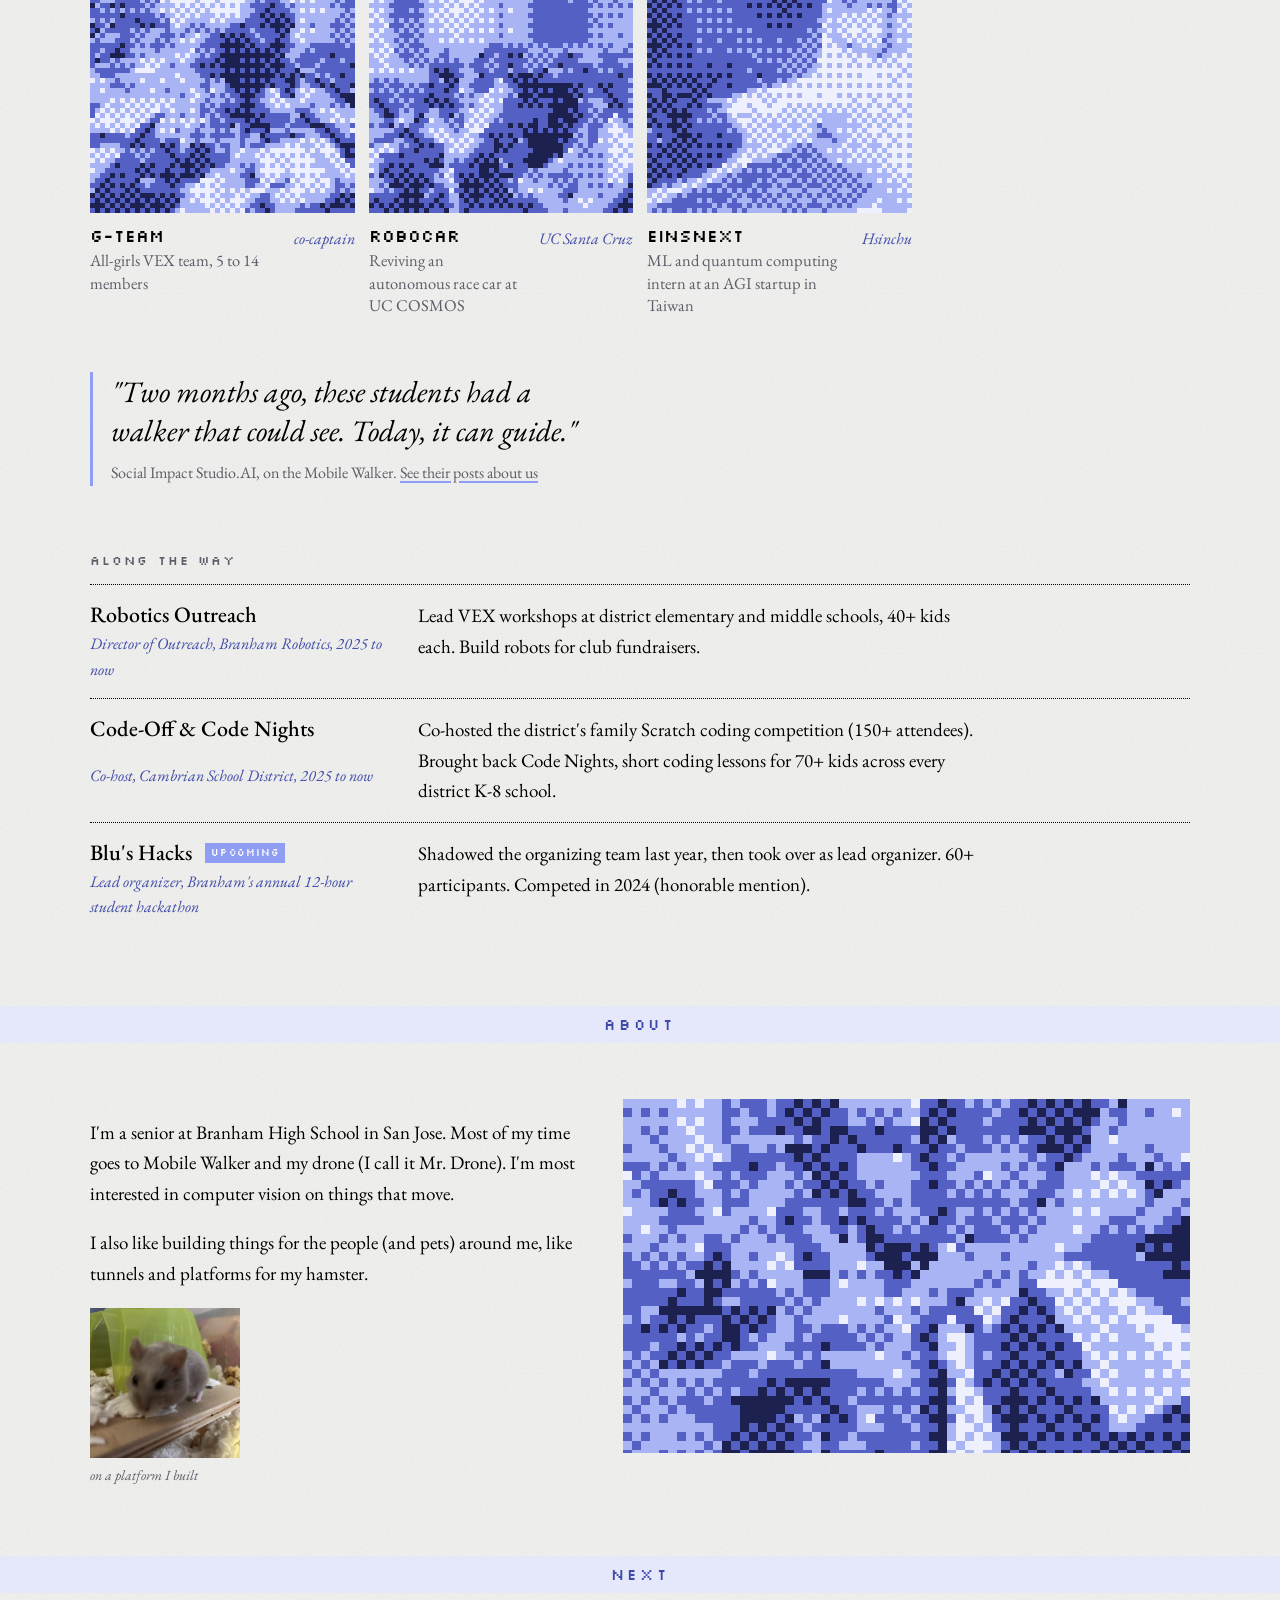
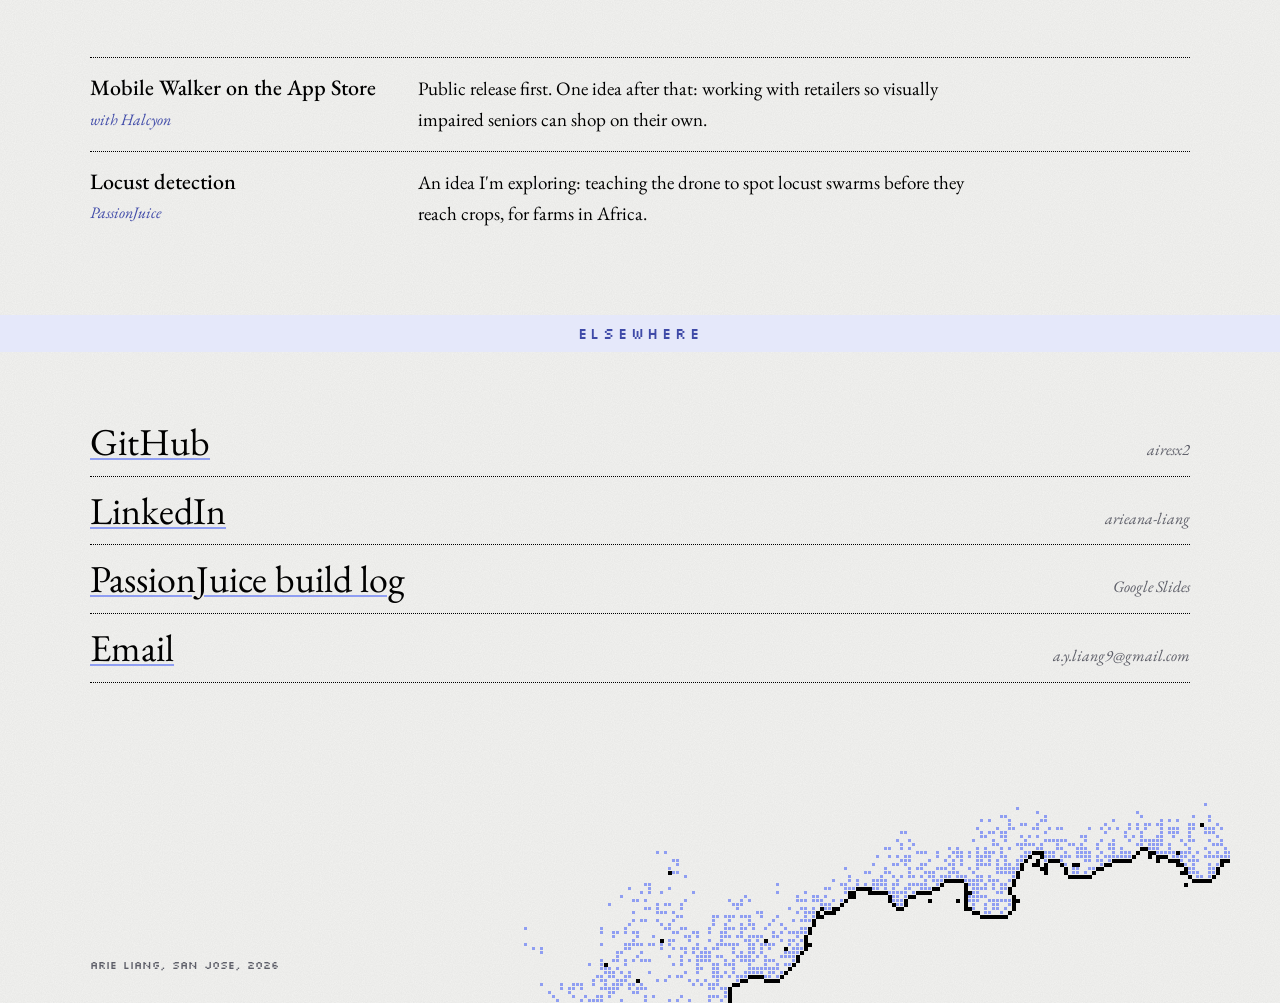
==== commit 42c3e12b: "PassionJuice card: blurred thumbnail" ====
--- a/index.html
+++ b/index.html
@@ -58,7 +58,7 @@
     <span class="tag">in beta</span>
   </a>
   <a class="item big" href="passionjuice.html">
-    <figure class="px" data-label="mr_drone 0.98"><img src="images/drone-thumb.jpg" alt="The finished quadcopter with GPS, radio and Raspberry Pi mounted"></figure>
+    <figure class="px" data-label="mr_drone 0.98"><img src="images/drone-thumb-blurred.jpg" alt="The finished quadcopter with GPS, radio and Raspberry Pi mounted"></figure>
     <div class="item-text"><h3>PassionJuice</h3><p>A drone I built alone that spots trees from the air and suggests what to plant</p></div>
     <span class="tag">10+ flights</span>
   </a>
